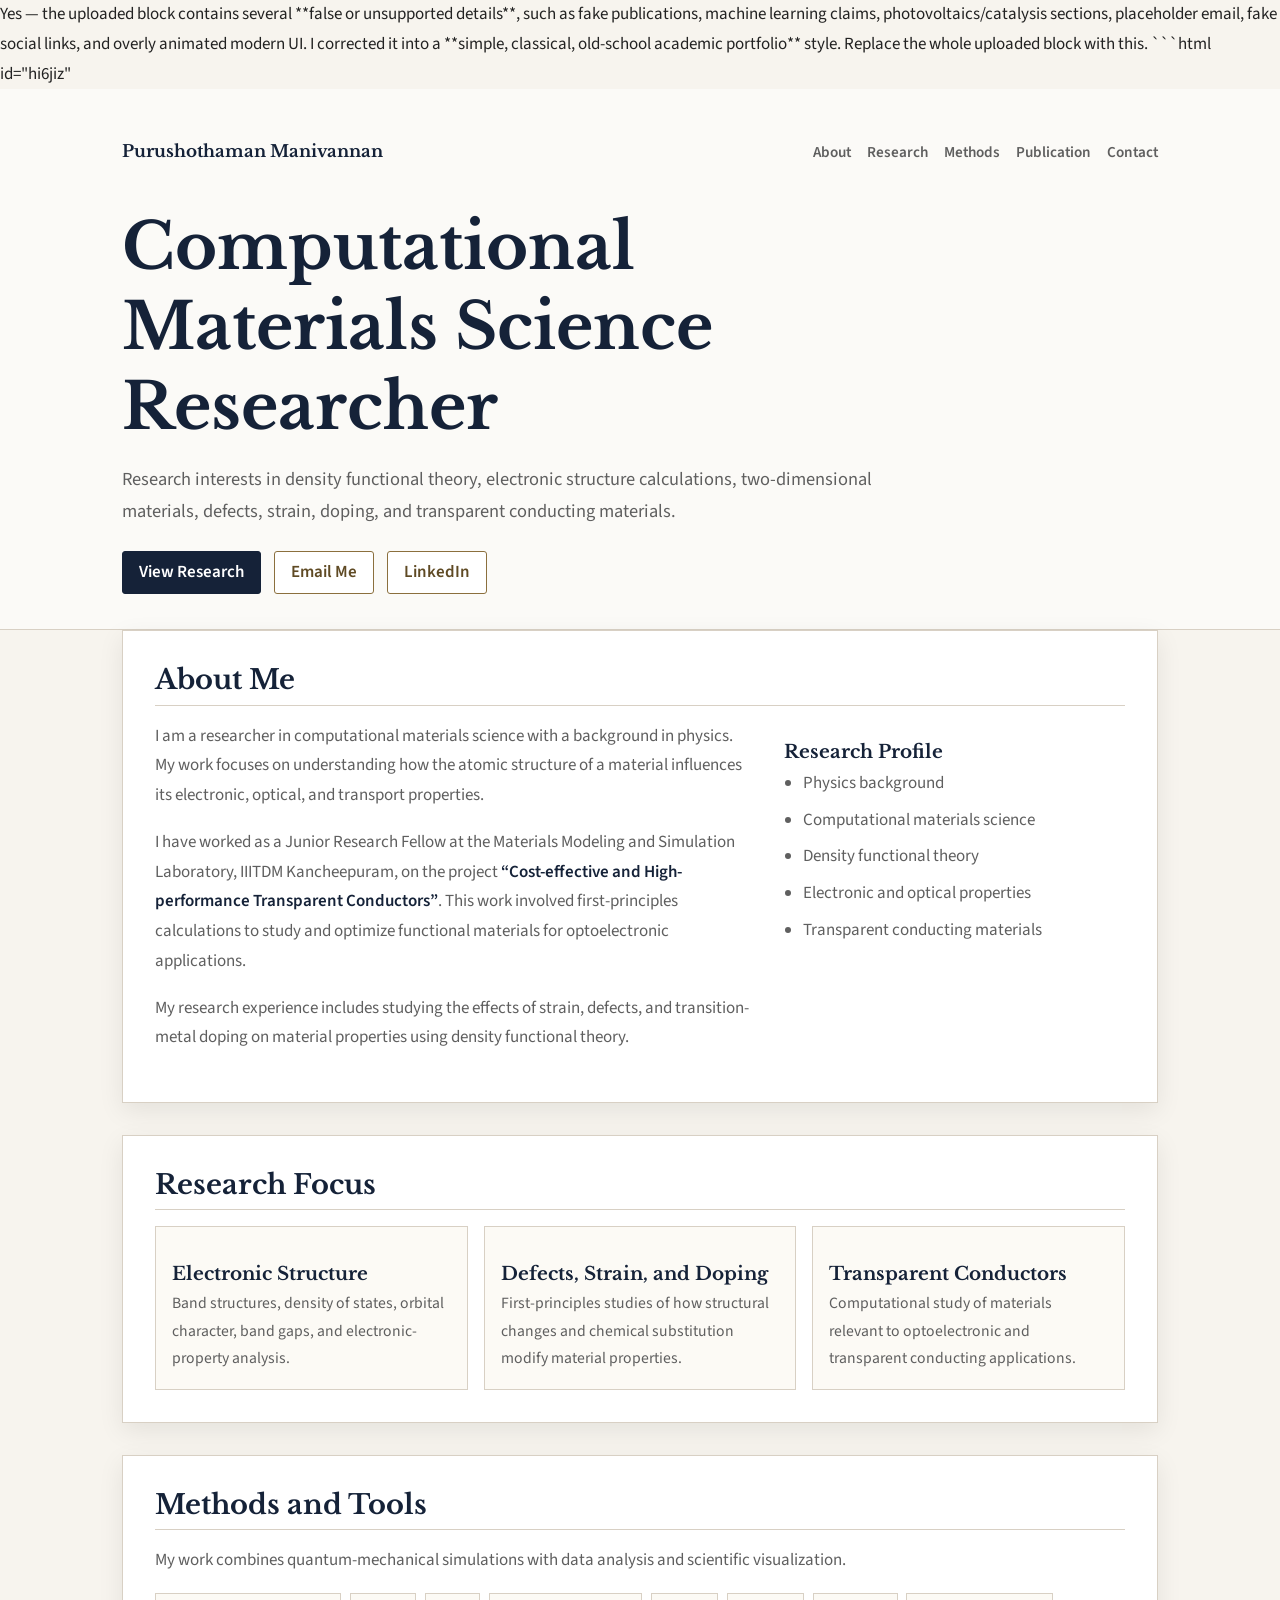
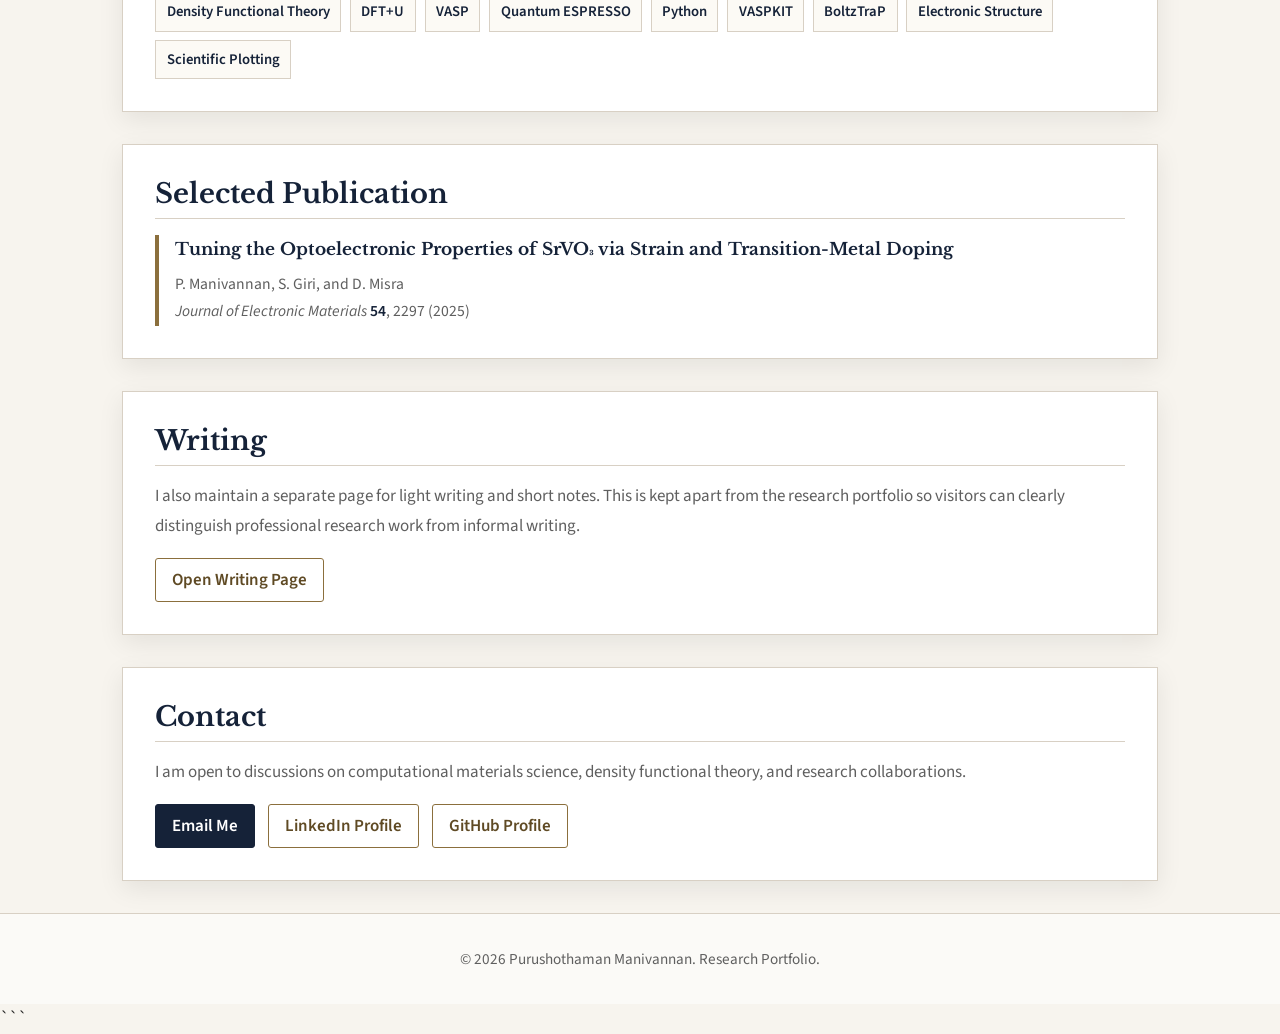
==== index.html @ 4f58d157 "Revise portfolio layout to classical academic style Revised the HTML structure and content of the po" ====
Yes — the uploaded block contains several **false or unsupported details**, such as fake publications, machine learning claims, photovoltaics/catalysis sections, placeholder email, fake social links, and overly animated modern UI. I corrected it into a **simple, classical, old-school academic portfolio** style. Replace the whole uploaded block with this. 

```html id="hi6jiz"
<!DOCTYPE html>
<html lang="en">
<head>
  <meta charset="UTF-8" />
  <meta name="viewport" content="width=device-width, initial-scale=1.0" />

  <title>Purushothaman Manivannan | Research Portfolio</title>

  <meta
    name="description"
    content="Research portfolio of Purushothaman Manivannan, focusing on computational materials science, density functional theory, electronic structure calculations, and transparent conducting materials."
  />

  <meta property="og:title" content="Purushothaman Manivannan | Research Portfolio" />
  <meta
    property="og:description"
    content="Computational materials science, density functional theory, electronic structure, 2D materials, and transparent conductors."
  />
  <meta property="og:type" content="website" />

  <link rel="preconnect" href="https://fonts.googleapis.com" />
  <link rel="preconnect" href="https://fonts.gstatic.com" crossorigin />
  <link
    href="https://fonts.googleapis.com/css2?family=Libre+Baskerville:wght@400;700&family=Source+Sans+3:wght@400;500;600&display=swap"
    rel="stylesheet"
  />

  <style>
    :root {
      --bg: #f7f4ee;
      --paper: #ffffff;
      --ink: #222222;
      --muted: #5f5f5f;
      --heading: #152238;
      --border: #d8d0c4;
      --accent: #8b6f3d;
      --accent-dark: #5f4a24;
      --shadow: 0 8px 24px rgba(0, 0, 0, 0.08);
    }

    * {
      box-sizing: border-box;
    }

    html {
      scroll-behavior: smooth;
    }

    body {
      margin: 0;
      padding: 0;
      background: var(--bg);
      color: var(--ink);
      font-family: "Source Sans 3", Arial, sans-serif;
      font-size: 17px;
      line-height: 1.75;
    }

    a {
      color: var(--accent-dark);
      text-decoration: none;
      border-bottom: 1px solid rgba(95, 74, 36, 0.35);
    }

    a:hover {
      color: var(--heading);
      border-bottom-color: var(--heading);
    }

    h1,
    h2,
    h3 {
      font-family: "Libre Baskerville", Georgia, serif;
      color: var(--heading);
      line-height: 1.25;
    }

    h1 {
      margin: 0;
      font-size: clamp(2.2rem, 5vw, 4rem);
    }

    h2 {
      margin-top: 0;
      margin-bottom: 1rem;
      padding-bottom: 0.45rem;
      border-bottom: 1px solid var(--border);
      font-size: 1.7rem;
    }

    h3 {
      margin-bottom: 0.35rem;
      font-size: 1.15rem;
    }

    p {
      margin-top: 0;
      color: var(--muted);
    }

    strong {
      color: var(--heading);
      font-weight: 600;
    }

    .page {
      max-width: 1080px;
      margin: 0 auto;
      padding: 0 1.4rem;
    }

    header {
      padding: 3rem 0 2.2rem;
      border-bottom: 1px solid var(--border);
      background: #fbfaf7;
    }

    .top-line {
      display: flex;
      justify-content: space-between;
      align-items: center;
      gap: 1rem;
      margin-bottom: 2.5rem;
    }

    .site-name {
      font-family: "Libre Baskerville", Georgia, serif;
      font-weight: 700;
      color: var(--heading);
      font-size: 1.05rem;
    }

    nav {
      display: flex;
      flex-wrap: wrap;
      justify-content: flex-end;
      gap: 1rem;
      font-size: 0.95rem;
    }

    nav a {
      color: var(--muted);
      border-bottom: none;
      font-weight: 600;
    }

    nav a:hover {
      color: var(--heading);
    }

    .hero {
      max-width: 820px;
    }

    .subtitle {
      margin-top: 1rem;
      max-width: 760px;
      font-size: 1.15rem;
      color: var(--muted);
    }

    .hero-buttons {
      display: flex;
      flex-wrap: wrap;
      gap: 0.8rem;
      margin-top: 1.5rem;
    }

    .button {
      display: inline-block;
      padding: 0.65rem 1rem;
      border: 1px solid var(--accent);
      border-radius: 3px;
      background: var(--paper);
      color: var(--accent-dark);
      font-weight: 600;
      line-height: 1.2;
    }

    .button.primary {
      background: var(--heading);
      border-color: var(--heading);
      color: #ffffff;
    }

    .button:hover {
      background: #eee8dc;
      color: var(--heading);
      border-color: var(--heading);
    }

    .button.primary:hover {
      background: var(--accent-dark);
      color: #ffffff;
      border-color: var(--accent-dark);
    }

    main {
      padding: 2.5rem 0 3rem;
    }

    section {
      margin-bottom: 2rem;
      padding: 2rem;
      background: var(--paper);
      border: 1px solid var(--border);
      box-shadow: var(--shadow);
    }

    .two-column {
      display: grid;
      grid-template-columns: 1.4fr 0.8fr;
      gap: 2rem;
      align-items: start;
    }

    .simple-list {
      margin: 0;
      padding-left: 1.2rem;
      color: var(--muted);
    }

    .simple-list li {
      margin-bottom: 0.45rem;
    }

    .card-grid {
      display: grid;
      grid-template-columns: repeat(3, minmax(0, 1fr));
      gap: 1rem;
    }

    .card {
      padding: 1rem;
      border: 1px solid var(--border);
      background: #fcfaf5;
    }

    .card p {
      margin-bottom: 0;
      font-size: 0.98rem;
    }

    .tag-list {
      display: flex;
      flex-wrap: wrap;
      gap: 0.55rem;
      margin-top: 1rem;
    }

    .tag {
      padding: 0.35rem 0.65rem;
      border: 1px solid var(--border);
      background: #fcfaf5;
      color: var(--heading);
      font-size: 0.92rem;
      font-weight: 600;
    }

    .publication {
      padding-left: 1rem;
      border-left: 4px solid var(--accent);
    }

    .publication-title {
      display: block;
      margin-bottom: 0.35rem;
      color: var(--heading);
      font-family: "Libre Baskerville", Georgia, serif;
      font-weight: 700;
      border-bottom: none;
    }

    .publication-title:hover {
      color: var(--accent-dark);
      text-decoration: underline;
    }

    .pub-meta {
      color: var(--muted);
      font-size: 0.98rem;
    }

    .contact-links {
      display: flex;
      flex-wrap: wrap;
      gap: 0.8rem;
      margin-top: 1rem;
    }

    footer {
      padding: 2rem 1rem;
      text-align: center;
      border-top: 1px solid var(--border);
      background: #fbfaf7;
      color: var(--muted);
      font-size: 0.95rem;
    }

    @media (max-width: 820px) {
      .top-line {
        align-items: flex-start;
        flex-direction: column;
      }

      nav {
        justify-content: flex-start;
      }

      .two-column {
        grid-template-columns: 1fr;
      }

      .card-grid {
        grid-template-columns: 1fr;
      }

      section {
        padding: 1.35rem;
      }
    }

    @media (max-width: 520px) {
      body {
        font-size: 16px;
      }

      .hero-buttons,
      .contact-links {
        flex-direction: column;
      }

      .button {
        width: 100%;
        text-align: center;
      }
    }
  </style>
</head>

<body>
  <header>
    <div class="page">
      <div class="top-line">
        <div class="site-name">Purushothaman Manivannan</div>

        <nav aria-label="Primary navigation">
          <a href="#about">About</a>
          <a href="#research">Research</a>
          <a href="#methods">Methods</a>
          <a href="#publication">Publication</a>
          <a href="#contact">Contact</a>
        </nav>
      </div>

      <div class="hero">
        <h1>Computational Materials Science Researcher</h1>

        <p class="subtitle">
          Research interests in density functional theory, electronic structure calculations,
          two-dimensional materials, defects, strain, doping, and transparent conducting materials.
        </p>

        <div class="hero-buttons">
          <a class="button primary" href="#research">View Research</a>
          <a class="button" href="mailto:bruse.higgs2cosmos@gmail.com">Email Me</a>
          <a
            class="button"
            href="https://www.linkedin.com/in/purushothaman-manivannan-a720a4236/"
            target="_blank"
            rel="noopener"
          >
            LinkedIn
          </a>
        </div>
      </div>
    </div>
  </header>

  <main class="page">
    <section id="about">
      <h2>About Me</h2>

      <div class="two-column">
        <div>
          <p>
            I am a researcher in computational materials science with a background in physics.
            My work focuses on understanding how the atomic structure of a material influences
            its electronic, optical, and transport properties.
          </p>

          <p>
            I have worked as a Junior Research Fellow at the Materials Modeling and Simulation
            Laboratory, IIITDM Kancheepuram, on the project
            <strong>“Cost-effective and High-performance Transparent Conductors”</strong>.
            This work involved first-principles calculations to study and optimize functional
            materials for optoelectronic applications.
          </p>

          <p>
            My research experience includes studying the effects of strain, defects, and
            transition-metal doping on material properties using density functional theory.
          </p>
        </div>

        <aside>
          <h3>Research Profile</h3>
          <ul class="simple-list">
            <li>Physics background</li>
            <li>Computational materials science</li>
            <li>Density functional theory</li>
            <li>Electronic and optical properties</li>
            <li>Transparent conducting materials</li>
          </ul>
        </aside>
      </div>
    </section>

    <section id="research">
      <h2>Research Focus</h2>

      <div class="card-grid">
        <article class="card">
          <h3>Electronic Structure</h3>
          <p>
            Band structures, density of states, orbital character, band gaps,
            and electronic-property analysis.
          </p>
        </article>

        <article class="card">
          <h3>Defects, Strain, and Doping</h3>
          <p>
            First-principles studies of how structural changes and chemical substitution
            modify material properties.
          </p>
        </article>

        <article class="card">
          <h3>Transparent Conductors</h3>
          <p>
            Computational study of materials relevant to optoelectronic and transparent
            conducting applications.
          </p>
        </article>
      </div>
    </section>

    <section id="methods">
      <h2>Methods and Tools</h2>

      <p>
        My work combines quantum-mechanical simulations with data analysis and scientific
        visualization.
      </p>

      <div class="tag-list">
        <span class="tag">Density Functional Theory</span>
        <span class="tag">DFT+U</span>
        <span class="tag">VASP</span>
        <span class="tag">Quantum ESPRESSO</span>
        <span class="tag">Python</span>
        <span class="tag">VASPKIT</span>
        <span class="tag">BoltzTraP</span>
        <span class="tag">Electronic Structure</span>
        <span class="tag">Scientific Plotting</span>
      </div>
    </section>

    <section id="publication">
      <h2>Selected Publication</h2>

      <div class="publication">
        <a
          class="publication-title"
          href="https://link.springer.com/article/10.1007/s11664-025-11735-8"
          target="_blank"
          rel="noopener"
        >
          Tuning the Optoelectronic Properties of SrVO₃ via Strain and Transition-Metal Doping
        </a>

        <div class="pub-meta">
          P. Manivannan, S. Giri, and D. Misra<br />
          <em>Journal of Electronic Materials</em> <strong>54</strong>, 2297 (2025)
        </div>
      </div>
    </section>

    <section id="writing">
      <h2>Writing</h2>

      <p>
        I also maintain a separate page for light writing and short notes. This is kept apart
        from the research portfolio so visitors can clearly distinguish professional research
        work from informal writing.
      </p>

      <a class="button" href="trends.html">Open Writing Page</a>
    </section>

    <section id="contact">
      <h2>Contact</h2>

      <p>
        I am open to discussions on computational materials science, density functional theory,
        and research collaborations.
      </p>

      <div class="contact-links">
        <a class="button primary" href="mailto:bruse.higgs2cosmos@gmail.com">Email Me</a>

        <a
          class="button"
          href="https://www.linkedin.com/in/purushothaman-manivannan-a720a4236/"
          target="_blank"
          rel="noopener"
        >
          LinkedIn Profile
        </a>

        <a
          class="button"
          href="https://github.com/purushothaman-98"
          target="_blank"
          rel="noopener"
        >
          GitHub Profile
        </a>
      </div>
    </section>
  </main>

  <footer>
    &copy; 2026 Purushothaman Manivannan. Research Portfolio.
  </footer>
</body>
</html>
```
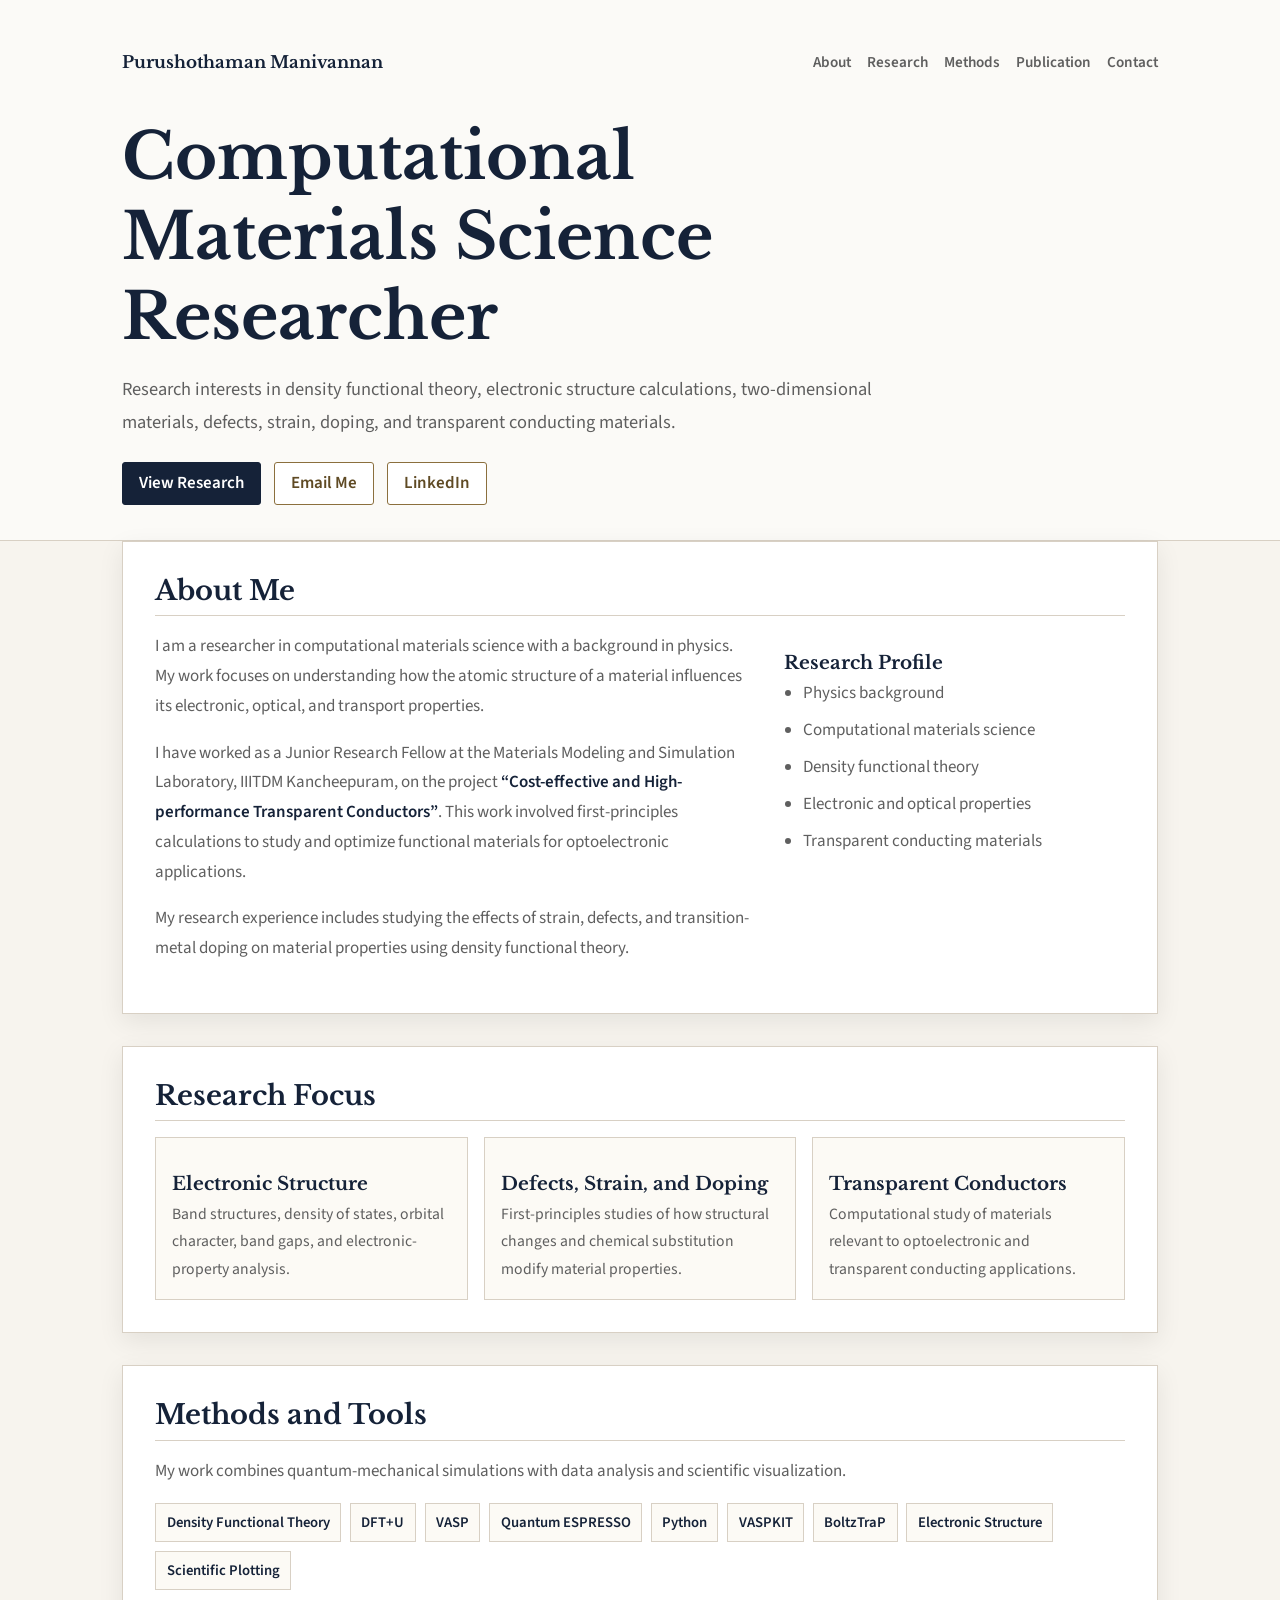
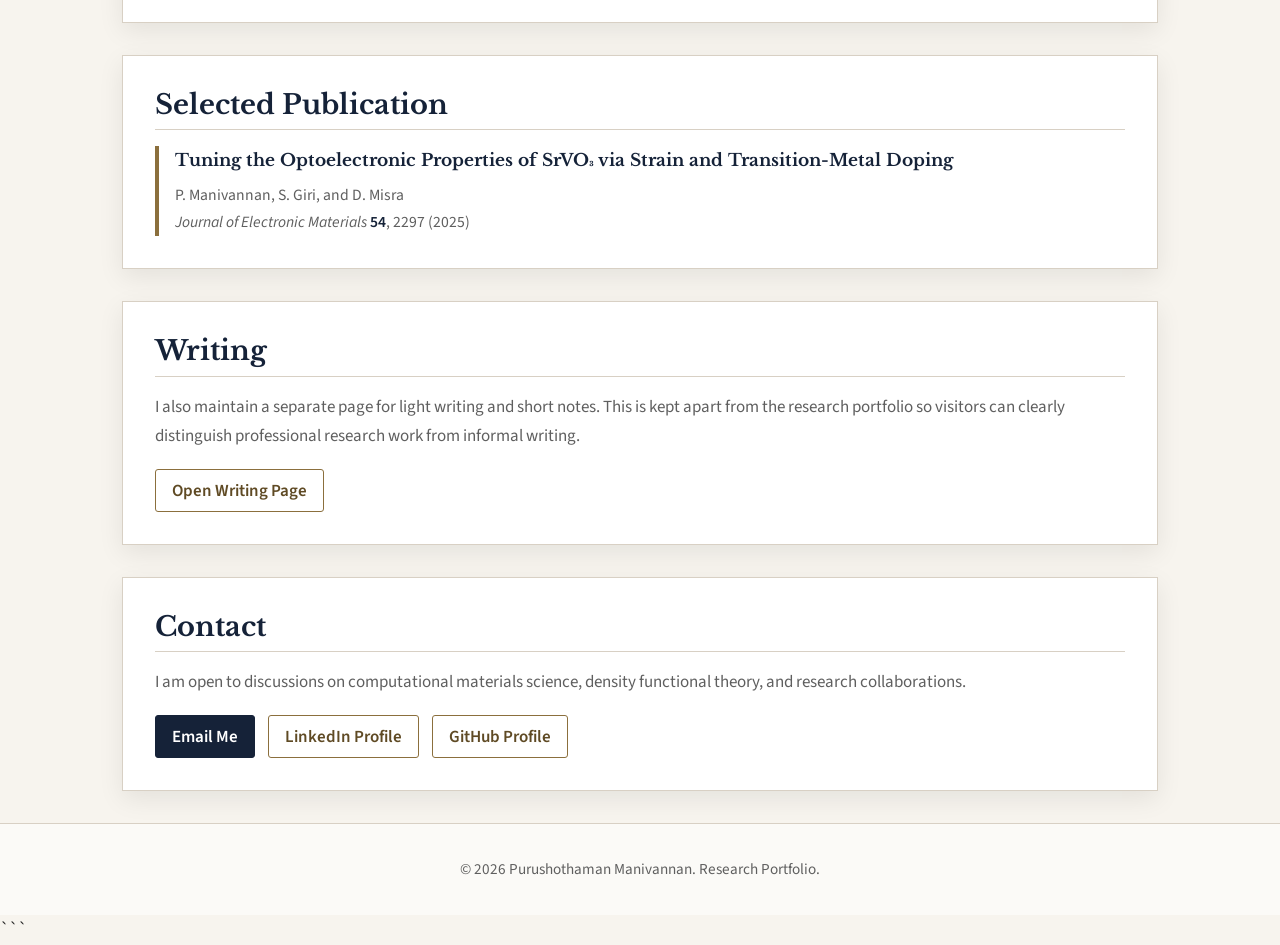
==== commit 8d0ac23c: "Revise index.html to classical academic portfolio style Removed unsupported details and replaced wit" ====
--- a/index.html
+++ b/index.html
@@ -1,6 +1,4 @@
-Yes — the uploaded block contains several **false or unsupported details**, such as fake publications, machine learning claims, photovoltaics/catalysis sections, placeholder email, fake social links, and overly animated modern UI. I corrected it into a **simple, classical, old-school academic portfolio** style. Replace the whole uploaded block with this. 
-
-```html id="hi6jiz"
+
 <!DOCTYPE html>
 <html lang="en">
 <head>
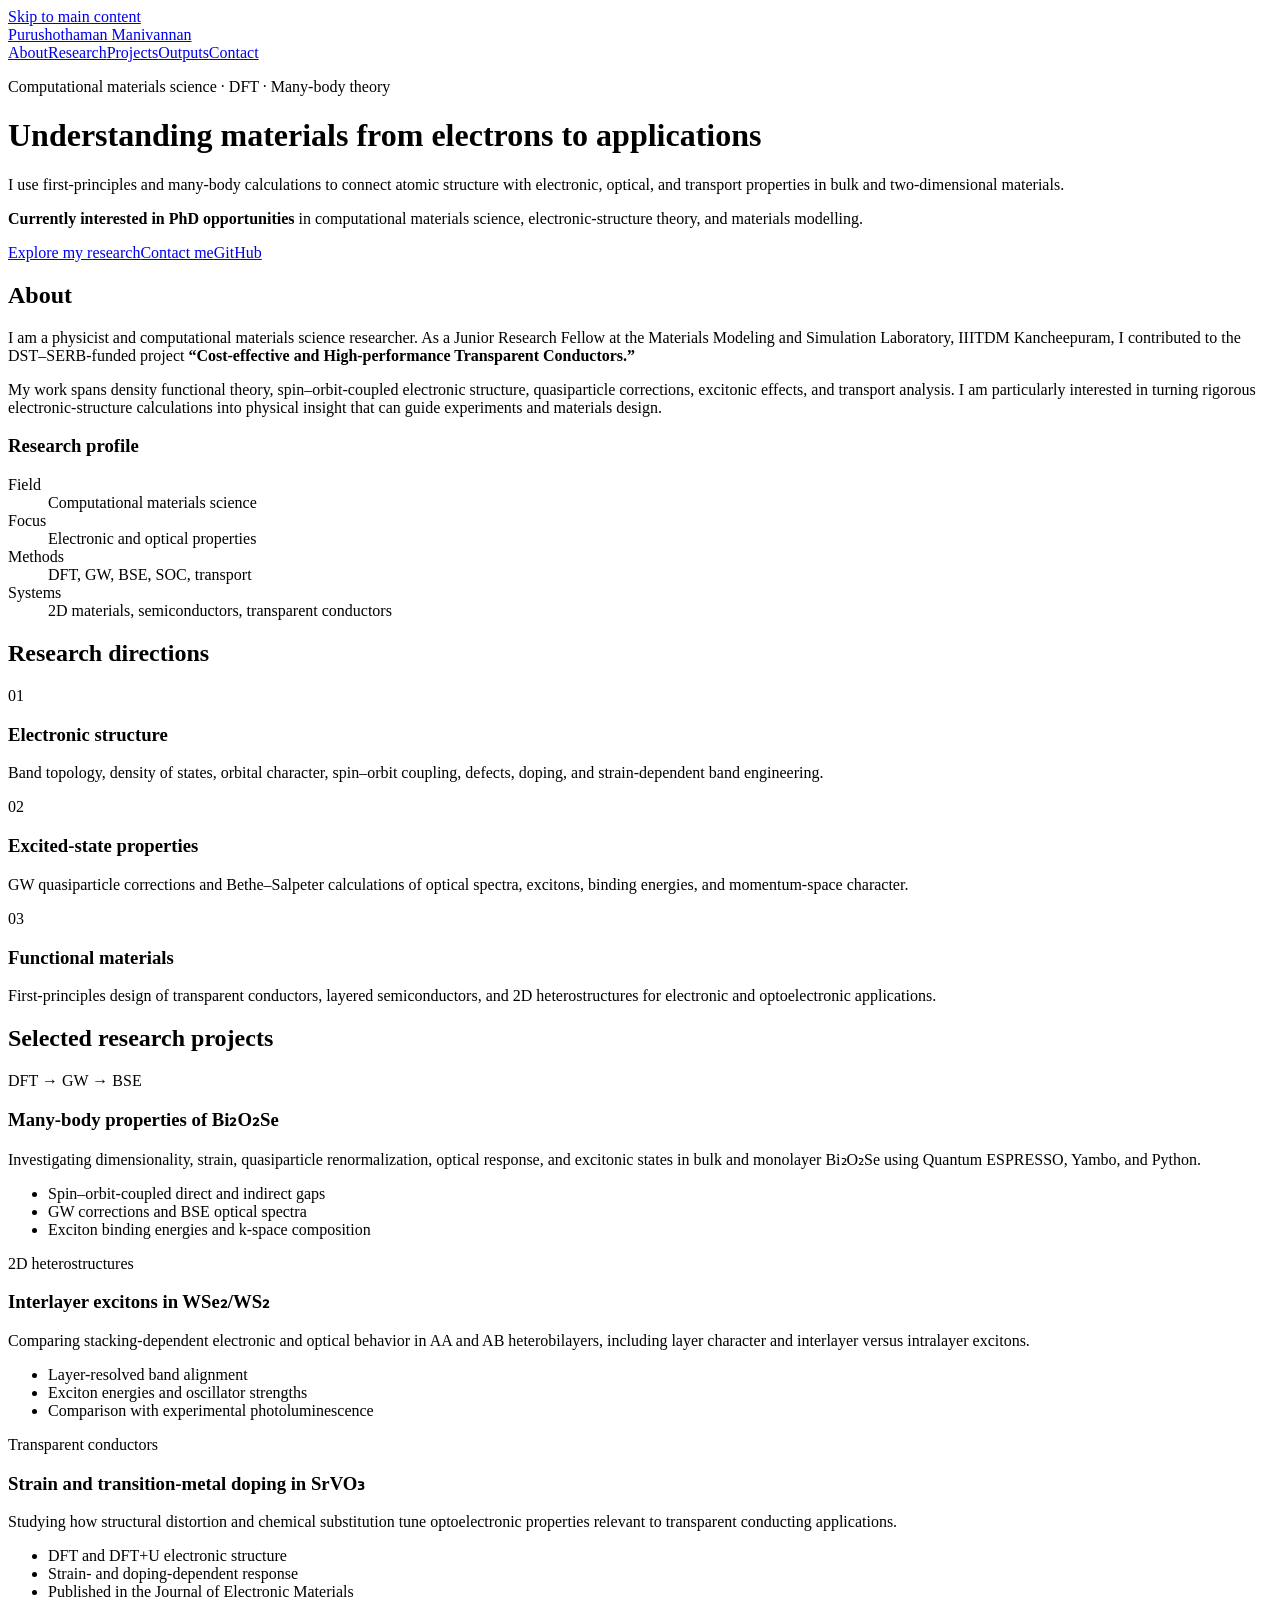
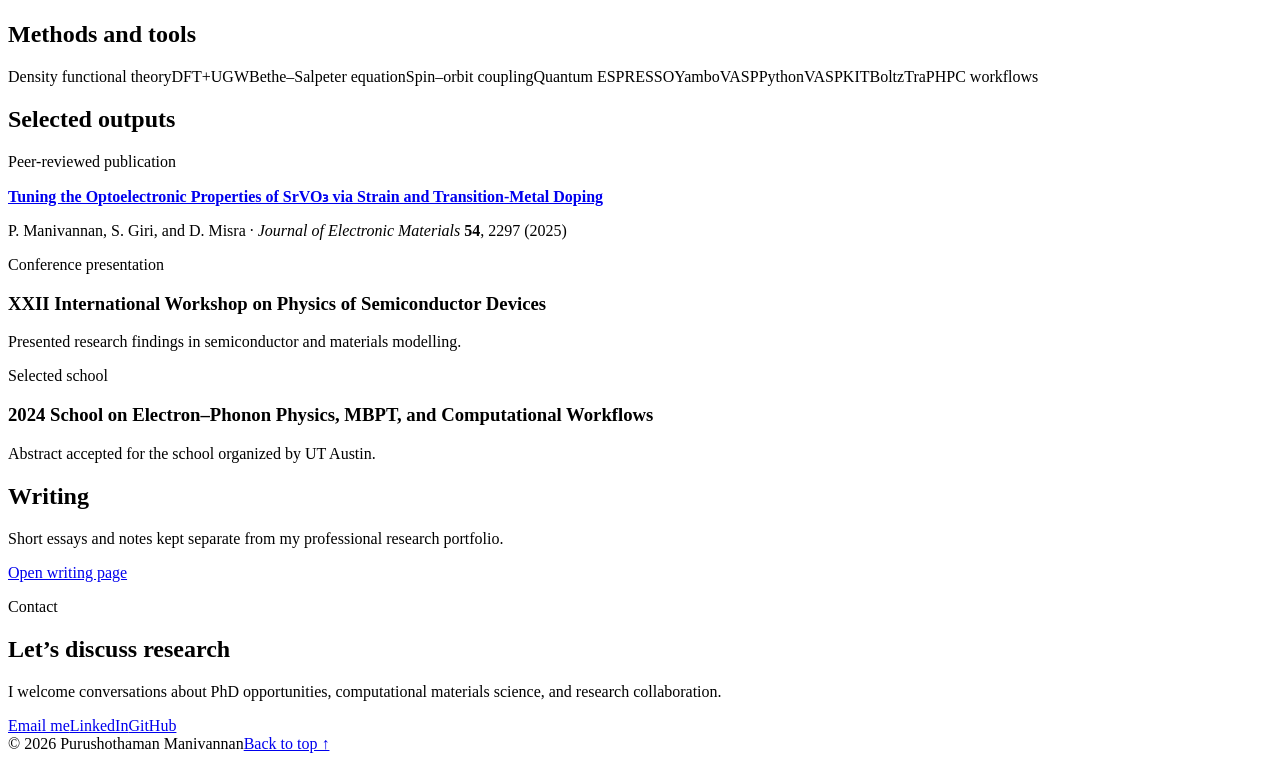
==== commit 73099ffe: "Add files via upload" ====
--- a/index.html
+++ b/index.html
@@ -1,540 +1,21 @@
-
-<!DOCTYPE html>
-<html lang="en">
-<head>
-  <meta charset="UTF-8" />
-  <meta name="viewport" content="width=device-width, initial-scale=1.0" />
-
-  <title>Purushothaman Manivannan | Research Portfolio</title>
-
-  <meta
-    name="description"
-    content="Research portfolio of Purushothaman Manivannan, focusing on computational materials science, density functional theory, electronic structure calculations, and transparent conducting materials."
-  />
-
-  <meta property="og:title" content="Purushothaman Manivannan | Research Portfolio" />
-  <meta
-    property="og:description"
-    content="Computational materials science, density functional theory, electronic structure, 2D materials, and transparent conductors."
-  />
-  <meta property="og:type" content="website" />
-
-  <link rel="preconnect" href="https://fonts.googleapis.com" />
-  <link rel="preconnect" href="https://fonts.gstatic.com" crossorigin />
-  <link
-    href="https://fonts.googleapis.com/css2?family=Libre+Baskerville:wght@400;700&family=Source+Sans+3:wght@400;500;600&display=swap"
-    rel="stylesheet"
-  />
-
-  <style>
-    :root {
-      --bg: #f7f4ee;
-      --paper: #ffffff;
-      --ink: #222222;
-      --muted: #5f5f5f;
-      --heading: #152238;
-      --border: #d8d0c4;
-      --accent: #8b6f3d;
-      --accent-dark: #5f4a24;
-      --shadow: 0 8px 24px rgba(0, 0, 0, 0.08);
-    }
-
-    * {
-      box-sizing: border-box;
-    }
-
-    html {
-      scroll-behavior: smooth;
-    }
-
-    body {
-      margin: 0;
-      padding: 0;
-      background: var(--bg);
-      color: var(--ink);
-      font-family: "Source Sans 3", Arial, sans-serif;
-      font-size: 17px;
-      line-height: 1.75;
-    }
-
-    a {
-      color: var(--accent-dark);
-      text-decoration: none;
-      border-bottom: 1px solid rgba(95, 74, 36, 0.35);
-    }
-
-    a:hover {
-      color: var(--heading);
-      border-bottom-color: var(--heading);
-    }
-
-    h1,
-    h2,
-    h3 {
-      font-family: "Libre Baskerville", Georgia, serif;
-      color: var(--heading);
-      line-height: 1.25;
-    }
-
-    h1 {
-      margin: 0;
-      font-size: clamp(2.2rem, 5vw, 4rem);
-    }
-
-    h2 {
-      margin-top: 0;
-      margin-bottom: 1rem;
-      padding-bottom: 0.45rem;
-      border-bottom: 1px solid var(--border);
-      font-size: 1.7rem;
-    }
-
-    h3 {
-      margin-bottom: 0.35rem;
-      font-size: 1.15rem;
-    }
-
-    p {
-      margin-top: 0;
-      color: var(--muted);
-    }
-
-    strong {
-      color: var(--heading);
-      font-weight: 600;
-    }
-
-    .page {
-      max-width: 1080px;
-      margin: 0 auto;
-      padding: 0 1.4rem;
-    }
-
-    header {
-      padding: 3rem 0 2.2rem;
-      border-bottom: 1px solid var(--border);
-      background: #fbfaf7;
-    }
-
-    .top-line {
-      display: flex;
-      justify-content: space-between;
-      align-items: center;
-      gap: 1rem;
-      margin-bottom: 2.5rem;
-    }
-
-    .site-name {
-      font-family: "Libre Baskerville", Georgia, serif;
-      font-weight: 700;
-      color: var(--heading);
-      font-size: 1.05rem;
-    }
-
-    nav {
-      display: flex;
-      flex-wrap: wrap;
-      justify-content: flex-end;
-      gap: 1rem;
-      font-size: 0.95rem;
-    }
-
-    nav a {
-      color: var(--muted);
-      border-bottom: none;
-      font-weight: 600;
-    }
-
-    nav a:hover {
-      color: var(--heading);
-    }
-
-    .hero {
-      max-width: 820px;
-    }
-
-    .subtitle {
-      margin-top: 1rem;
-      max-width: 760px;
-      font-size: 1.15rem;
-      color: var(--muted);
-    }
-
-    .hero-buttons {
-      display: flex;
-      flex-wrap: wrap;
-      gap: 0.8rem;
-      margin-top: 1.5rem;
-    }
-
-    .button {
-      display: inline-block;
-      padding: 0.65rem 1rem;
-      border: 1px solid var(--accent);
-      border-radius: 3px;
-      background: var(--paper);
-      color: var(--accent-dark);
-      font-weight: 600;
-      line-height: 1.2;
-    }
-
-    .button.primary {
-      background: var(--heading);
-      border-color: var(--heading);
-      color: #ffffff;
-    }
-
-    .button:hover {
-      background: #eee8dc;
-      color: var(--heading);
-      border-color: var(--heading);
-    }
-
-    .button.primary:hover {
-      background: var(--accent-dark);
-      color: #ffffff;
-      border-color: var(--accent-dark);
-    }
-
-    main {
-      padding: 2.5rem 0 3rem;
-    }
-
-    section {
-      margin-bottom: 2rem;
-      padding: 2rem;
-      background: var(--paper);
-      border: 1px solid var(--border);
-      box-shadow: var(--shadow);
-    }
-
-    .two-column {
-      display: grid;
-      grid-template-columns: 1.4fr 0.8fr;
-      gap: 2rem;
-      align-items: start;
-    }
-
-    .simple-list {
-      margin: 0;
-      padding-left: 1.2rem;
-      color: var(--muted);
-    }
-
-    .simple-list li {
-      margin-bottom: 0.45rem;
-    }
-
-    .card-grid {
-      display: grid;
-      grid-template-columns: repeat(3, minmax(0, 1fr));
-      gap: 1rem;
-    }
-
-    .card {
-      padding: 1rem;
-      border: 1px solid var(--border);
-      background: #fcfaf5;
-    }
-
-    .card p {
-      margin-bottom: 0;
-      font-size: 0.98rem;
-    }
-
-    .tag-list {
-      display: flex;
-      flex-wrap: wrap;
-      gap: 0.55rem;
-      margin-top: 1rem;
-    }
-
-    .tag {
-      padding: 0.35rem 0.65rem;
-      border: 1px solid var(--border);
-      background: #fcfaf5;
-      color: var(--heading);
-      font-size: 0.92rem;
-      font-weight: 600;
-    }
-
-    .publication {
-      padding-left: 1rem;
-      border-left: 4px solid var(--accent);
-    }
-
-    .publication-title {
-      display: block;
-      margin-bottom: 0.35rem;
-      color: var(--heading);
-      font-family: "Libre Baskerville", Georgia, serif;
-      font-weight: 700;
-      border-bottom: none;
-    }
-
-    .publication-title:hover {
-      color: var(--accent-dark);
-      text-decoration: underline;
-    }
-
-    .pub-meta {
-      color: var(--muted);
-      font-size: 0.98rem;
-    }
-
-    .contact-links {
-      display: flex;
-      flex-wrap: wrap;
-      gap: 0.8rem;
-      margin-top: 1rem;
-    }
-
-    footer {
-      padding: 2rem 1rem;
-      text-align: center;
-      border-top: 1px solid var(--border);
-      background: #fbfaf7;
-      color: var(--muted);
-      font-size: 0.95rem;
-    }
-
-    @media (max-width: 820px) {
-      .top-line {
-        align-items: flex-start;
-        flex-direction: column;
-      }
-
-      nav {
-        justify-content: flex-start;
-      }
-
-      .two-column {
-        grid-template-columns: 1fr;
-      }
-
-      .card-grid {
-        grid-template-columns: 1fr;
-      }
-
-      section {
-        padding: 1.35rem;
-      }
-    }
-
-    @media (max-width: 520px) {
-      body {
-        font-size: 16px;
-      }
-
-      .hero-buttons,
-      .contact-links {
-        flex-direction: column;
-      }
-
-      .button {
-        width: 100%;
-        text-align: center;
-      }
-    }
-  </style>
-</head>
-
-<body>
-  <header>
-    <div class="page">
-      <div class="top-line">
-        <div class="site-name">Purushothaman Manivannan</div>
-
-        <nav aria-label="Primary navigation">
-          <a href="#about">About</a>
-          <a href="#research">Research</a>
-          <a href="#methods">Methods</a>
-          <a href="#publication">Publication</a>
-          <a href="#contact">Contact</a>
-        </nav>
-      </div>
-
-      <div class="hero">
-        <h1>Computational Materials Science Researcher</h1>
-
-        <p class="subtitle">
-          Research interests in density functional theory, electronic structure calculations,
-          two-dimensional materials, defects, strain, doping, and transparent conducting materials.
-        </p>
-
-        <div class="hero-buttons">
-          <a class="button primary" href="#research">View Research</a>
-          <a class="button" href="mailto:bruse.higgs2cosmos@gmail.com">Email Me</a>
-          <a
-            class="button"
-            href="https://www.linkedin.com/in/purushothaman-manivannan-a720a4236/"
-            target="_blank"
-            rel="noopener"
-          >
-            LinkedIn
-          </a>
-        </div>
-      </div>
-    </div>
-  </header>
-
-  <main class="page">
-    <section id="about">
-      <h2>About Me</h2>
-
-      <div class="two-column">
-        <div>
-          <p>
-            I am a researcher in computational materials science with a background in physics.
-            My work focuses on understanding how the atomic structure of a material influences
-            its electronic, optical, and transport properties.
-          </p>
-
-          <p>
-            I have worked as a Junior Research Fellow at the Materials Modeling and Simulation
-            Laboratory, IIITDM Kancheepuram, on the project
-            <strong>“Cost-effective and High-performance Transparent Conductors”</strong>.
-            This work involved first-principles calculations to study and optimize functional
-            materials for optoelectronic applications.
-          </p>
-
-          <p>
-            My research experience includes studying the effects of strain, defects, and
-            transition-metal doping on material properties using density functional theory.
-          </p>
-        </div>
-
-        <aside>
-          <h3>Research Profile</h3>
-          <ul class="simple-list">
-            <li>Physics background</li>
-            <li>Computational materials science</li>
-            <li>Density functional theory</li>
-            <li>Electronic and optical properties</li>
-            <li>Transparent conducting materials</li>
-          </ul>
-        </aside>
-      </div>
-    </section>
-
-    <section id="research">
-      <h2>Research Focus</h2>
-
-      <div class="card-grid">
-        <article class="card">
-          <h3>Electronic Structure</h3>
-          <p>
-            Band structures, density of states, orbital character, band gaps,
-            and electronic-property analysis.
-          </p>
-        </article>
-
-        <article class="card">
-          <h3>Defects, Strain, and Doping</h3>
-          <p>
-            First-principles studies of how structural changes and chemical substitution
-            modify material properties.
-          </p>
-        </article>
-
-        <article class="card">
-          <h3>Transparent Conductors</h3>
-          <p>
-            Computational study of materials relevant to optoelectronic and transparent
-            conducting applications.
-          </p>
-        </article>
-      </div>
-    </section>
-
-    <section id="methods">
-      <h2>Methods and Tools</h2>
-
-      <p>
-        My work combines quantum-mechanical simulations with data analysis and scientific
-        visualization.
-      </p>
-
-      <div class="tag-list">
-        <span class="tag">Density Functional Theory</span>
-        <span class="tag">DFT+U</span>
-        <span class="tag">VASP</span>
-        <span class="tag">Quantum ESPRESSO</span>
-        <span class="tag">Python</span>
-        <span class="tag">VASPKIT</span>
-        <span class="tag">BoltzTraP</span>
-        <span class="tag">Electronic Structure</span>
-        <span class="tag">Scientific Plotting</span>
-      </div>
-    </section>
-
-    <section id="publication">
-      <h2>Selected Publication</h2>
-
-      <div class="publication">
-        <a
-          class="publication-title"
-          href="https://link.springer.com/article/10.1007/s11664-025-11735-8"
-          target="_blank"
-          rel="noopener"
-        >
-          Tuning the Optoelectronic Properties of SrVO₃ via Strain and Transition-Metal Doping
-        </a>
-
-        <div class="pub-meta">
-          P. Manivannan, S. Giri, and D. Misra<br />
-          <em>Journal of Electronic Materials</em> <strong>54</strong>, 2297 (2025)
-        </div>
-      </div>
-    </section>
-
-    <section id="writing">
-      <h2>Writing</h2>
-
-      <p>
-        I also maintain a separate page for light writing and short notes. This is kept apart
-        from the research portfolio so visitors can clearly distinguish professional research
-        work from informal writing.
-      </p>
-
-      <a class="button" href="trends.html">Open Writing Page</a>
-    </section>
-
-    <section id="contact">
-      <h2>Contact</h2>
-
-      <p>
-        I am open to discussions on computational materials science, density functional theory,
-        and research collaborations.
-      </p>
-
-      <div class="contact-links">
-        <a class="button primary" href="mailto:bruse.higgs2cosmos@gmail.com">Email Me</a>
-
-        <a
-          class="button"
-          href="https://www.linkedin.com/in/purushothaman-manivannan-a720a4236/"
-          target="_blank"
-          rel="noopener"
-        >
-          LinkedIn Profile
-        </a>
-
-        <a
-          class="button"
-          href="https://github.com/purushothaman-98"
-          target="_blank"
-          rel="noopener"
-        >
-          GitHub Profile
-        </a>
-      </div>
-    </section>
-  </main>
-
-  <footer>
-    &copy; 2026 Purushothaman Manivannan. Research Portfolio.
-  </footer>
-</body>
-</html>
-```
+<!doctype html><html lang="en"><head>
+<meta charset="utf-8"><meta name="viewport" content="width=device-width,initial-scale=1">
+<title>Purushothaman Manivannan | Computational Materials Scientist</title>
+<meta name="description" content="Research portfolio of Purushothaman Manivannan: DFT, GW–BSE, electronic structure, excitons, 2D materials, and transparent conductors."><meta name="author" content="Purushothaman Manivannan"><meta name="theme-color" content="#14243b">
+<link rel="canonical" href="https://purushothaman-98.github.io/"><meta property="og:title" content="Purushothaman Manivannan | Computational Materials Scientist"><meta property="og:description" content="DFT, GW–BSE, electronic structure, excitons, 2D materials, and transparent conductors."><meta property="og:type" content="profile"><meta property="og:url" content="https://purushothaman-98.github.io/"><meta name="twitter:card" content="summary">
+<link rel="preconnect" href="https://fonts.googleapis.com"><link rel="preconnect" href="https://fonts.gstatic.com" crossorigin><link href="https://fonts.googleapis.com/css2?family=Libre+Baskerville:wght@400;700&family=Source+Sans+3:wght@400;500;600&display=swap" rel="stylesheet"><link rel="stylesheet" href="style.css">
+<script type="application/ld+json">{"@context":"https://schema.org","@type":"Person","name":"Purushothaman Manivannan","url":"https://purushothaman-98.github.io/","sameAs":["https://github.com/purushothaman-98","https://www.linkedin.com/in/purushothaman-manivannan-a720a4236/"],"jobTitle":"Computational Materials Science Researcher","knowsAbout":["Density functional theory","GW–BSE","Electronic structure","Two-dimensional materials","Transparent conductors"]}</script>
+</head><body><a class="skip-link" href="#main">Skip to main content</a>
+<header class="site-header" id="top"><div class="page"><div class="top-line"><a class="site-name" href="#top">Purushothaman Manivannan</a><nav aria-label="Primary navigation"><a href="#about">About</a><a href="#research">Research</a><a href="#projects">Projects</a><a href="#outputs">Outputs</a><a href="#contact">Contact</a></nav></div><div class="hero"><p class="eyebrow">Computational materials science · DFT · Many-body theory</p><h1>Understanding materials from electrons to applications</h1><p class="subtitle">I use first-principles and many-body calculations to connect atomic structure with electronic, optical, and transport properties in bulk and two-dimensional materials.</p><p class="opportunity"><strong>Currently interested in PhD opportunities</strong> in computational materials science, electronic-structure theory, and materials modelling.</p><div class="actions"><a class="button primary" href="#projects">Explore my research</a><a class="button" href="mailto:bruse.higgs2cosmos@gmail.com">Contact me</a><a class="button" href="https://github.com/purushothaman-98" target="_blank" rel="noopener noreferrer">GitHub</a></div></div></div></header>
+<main id="main" class="page">
+<section id="about"><h2>About</h2><div class="two-column"><div><p>I am a physicist and computational materials science researcher. As a Junior Research Fellow at the Materials Modeling and Simulation Laboratory, IIITDM Kancheepuram, I contributed to the DST–SERB-funded project <strong>“Cost-effective and High-performance Transparent Conductors.”</strong></p><p>My work spans density functional theory, spin–orbit-coupled electronic structure, quasiparticle corrections, excitonic effects, and transport analysis. I am particularly interested in turning rigorous electronic-structure calculations into physical insight that can guide experiments and materials design.</p></div><aside class="profile-box" aria-label="Research profile"><h3>Research profile</h3><dl><div><dt>Field</dt><dd>Computational materials science</dd></div><div><dt>Focus</dt><dd>Electronic and optical properties</dd></div><div><dt>Methods</dt><dd>DFT, GW, BSE, SOC, transport</dd></div><div><dt>Systems</dt><dd>2D materials, semiconductors, transparent conductors</dd></div></dl></aside></div></section>
+<section id="research"><h2>Research directions</h2><div class="card-grid"><article class="card"><span class="card-number">01</span><h3>Electronic structure</h3><p>Band topology, density of states, orbital character, spin–orbit coupling, defects, doping, and strain-dependent band engineering.</p></article><article class="card"><span class="card-number">02</span><h3>Excited-state properties</h3><p>GW quasiparticle corrections and Bethe–Salpeter calculations of optical spectra, excitons, binding energies, and momentum-space character.</p></article><article class="card"><span class="card-number">03</span><h3>Functional materials</h3><p>First-principles design of transparent conductors, layered semiconductors, and 2D heterostructures for electronic and optoelectronic applications.</p></article></div></section>
+<section id="projects"><h2>Selected research projects</h2><div class="project-list">
+<article class="project"><div class="project-heading"><p class="project-kicker">DFT → GW → BSE</p><h3>Many-body properties of Bi₂O₂Se</h3></div><p>Investigating dimensionality, strain, quasiparticle renormalization, optical response, and excitonic states in bulk and monolayer Bi₂O₂Se using Quantum ESPRESSO, Yambo, and Python.</p><ul><li>Spin–orbit-coupled direct and indirect gaps</li><li>GW corrections and BSE optical spectra</li><li>Exciton binding energies and k-space composition</li></ul></article>
+<article class="project"><div class="project-heading"><p class="project-kicker">2D heterostructures</p><h3>Interlayer excitons in WSe₂/WS₂</h3></div><p>Comparing stacking-dependent electronic and optical behavior in AA and AB heterobilayers, including layer character and interlayer versus intralayer excitons.</p><ul><li>Layer-resolved band alignment</li><li>Exciton energies and oscillator strengths</li><li>Comparison with experimental photoluminescence</li></ul></article>
+<article class="project"><div class="project-heading"><p class="project-kicker">Transparent conductors</p><h3>Strain and transition-metal doping in SrVO₃</h3></div><p>Studying how structural distortion and chemical substitution tune optoelectronic properties relevant to transparent conducting applications.</p><ul><li>DFT and DFT+U electronic structure</li><li>Strain- and doping-dependent response</li><li>Published in the Journal of Electronic Materials</li></ul></article></div></section>
+<section id="methods"><h2>Methods and tools</h2><div class="tag-list" aria-label="Methods and software"><span>Density functional theory</span><span>DFT+U</span><span>GW</span><span>Bethe–Salpeter equation</span><span>Spin–orbit coupling</span><span>Quantum ESPRESSO</span><span>Yambo</span><span>VASP</span><span>Python</span><span>VASPKIT</span><span>BoltzTraP</span><span>HPC workflows</span></div></section>
+<section id="outputs"><h2>Selected outputs</h2><article class="publication"><p class="output-type">Peer-reviewed publication</p><a href="https://doi.org/10.1007/s11664-025-11735-8" target="_blank" rel="noopener noreferrer"><strong>Tuning the Optoelectronic Properties of SrVO₃ via Strain and Transition-Metal Doping</strong></a><p>P. Manivannan, S. Giri, and D. Misra · <em>Journal of Electronic Materials</em> <strong>54</strong>, 2297 (2025)</p></article><div class="output-grid"><article><p class="output-type">Conference presentation</p><h3>XXII International Workshop on Physics of Semiconductor Devices</h3><p>Presented research findings in semiconductor and materials modelling.</p></article><article><p class="output-type">Selected school</p><h3>2024 School on Electron–Phonon Physics, MBPT, and Computational Workflows</h3><p>Abstract accepted for the school organized by UT Austin.</p></article></div></section>
+<section id="writing" class="compact-section"><div><h2>Writing</h2><p>Short essays and notes kept separate from my professional research portfolio.</p></div><a class="button" href="trends.html">Open writing page</a></section>
+<section id="contact" class="contact-section"><p class="eyebrow">Contact</p><h2>Let’s discuss research</h2><p>I welcome conversations about PhD opportunities, computational materials science, and research collaboration.</p><div class="actions"><a class="button primary" href="mailto:bruse.higgs2cosmos@gmail.com">Email me</a><a class="button" href="https://www.linkedin.com/in/purushothaman-manivannan-a720a4236/" target="_blank" rel="noopener noreferrer">LinkedIn</a><a class="button" href="https://github.com/purushothaman-98" target="_blank" rel="noopener noreferrer">GitHub</a></div></section></main>
+<footer><div class="page"><span>© 2026 Purushothaman Manivannan</span><a href="#top">Back to top ↑</a></div></footer></body></html>
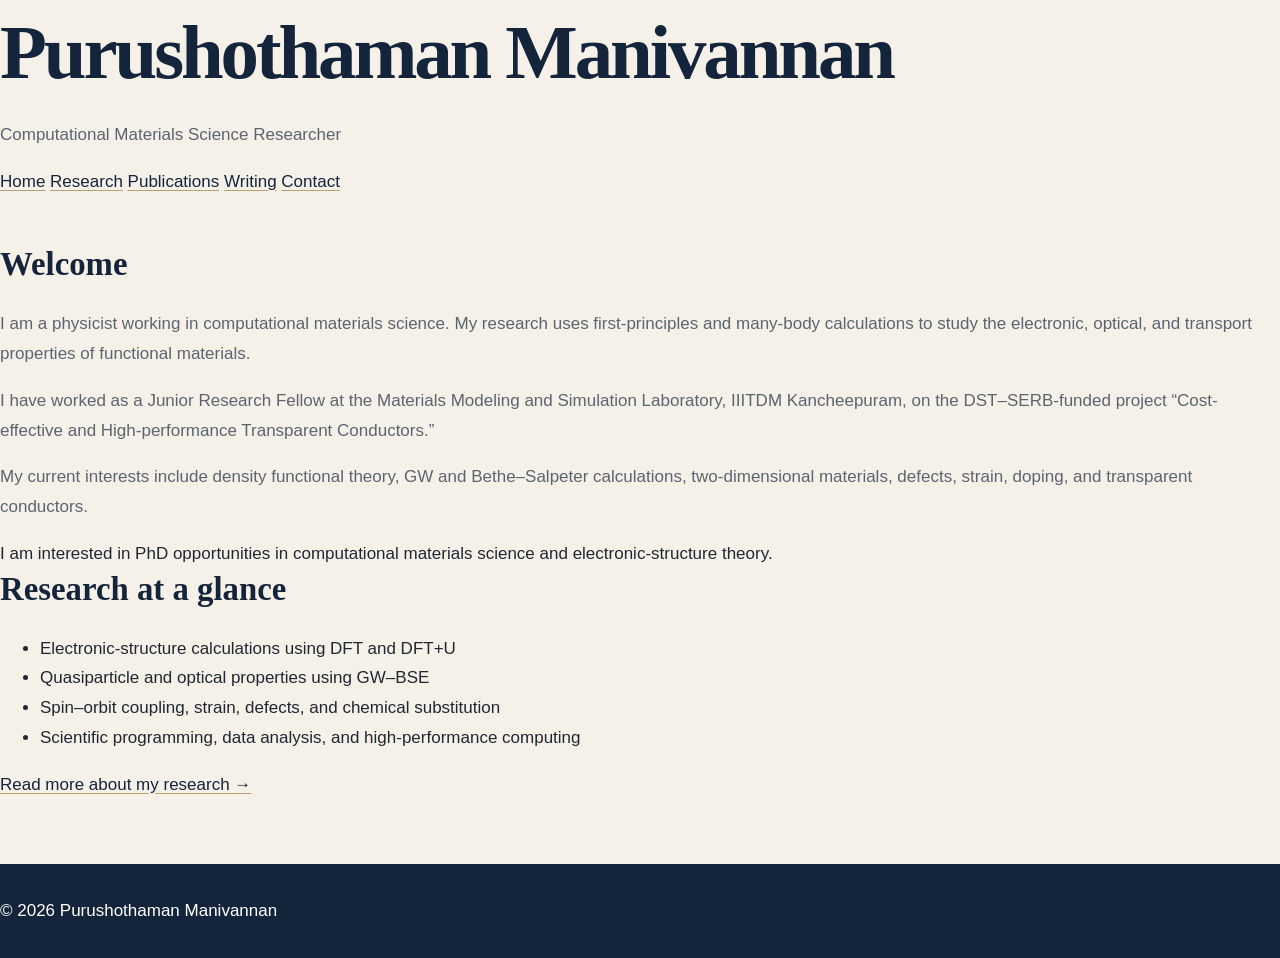
==== commit 3d3e6a4c: "Simplify home page" ====
--- a/index.html
+++ b/index.html
@@ -1,21 +1,44 @@
-<!doctype html><html lang="en"><head>
-<meta charset="utf-8"><meta name="viewport" content="width=device-width,initial-scale=1">
-<title>Purushothaman Manivannan | Computational Materials Scientist</title>
-<meta name="description" content="Research portfolio of Purushothaman Manivannan: DFT, GW–BSE, electronic structure, excitons, 2D materials, and transparent conductors."><meta name="author" content="Purushothaman Manivannan"><meta name="theme-color" content="#14243b">
-<link rel="canonical" href="https://purushothaman-98.github.io/"><meta property="og:title" content="Purushothaman Manivannan | Computational Materials Scientist"><meta property="og:description" content="DFT, GW–BSE, electronic structure, excitons, 2D materials, and transparent conductors."><meta property="og:type" content="profile"><meta property="og:url" content="https://purushothaman-98.github.io/"><meta name="twitter:card" content="summary">
-<link rel="preconnect" href="https://fonts.googleapis.com"><link rel="preconnect" href="https://fonts.gstatic.com" crossorigin><link href="https://fonts.googleapis.com/css2?family=Libre+Baskerville:wght@400;700&family=Source+Sans+3:wght@400;500;600&display=swap" rel="stylesheet"><link rel="stylesheet" href="style.css">
-<script type="application/ld+json">{"@context":"https://schema.org","@type":"Person","name":"Purushothaman Manivannan","url":"https://purushothaman-98.github.io/","sameAs":["https://github.com/purushothaman-98","https://www.linkedin.com/in/purushothaman-manivannan-a720a4236/"],"jobTitle":"Computational Materials Science Researcher","knowsAbout":["Density functional theory","GW–BSE","Electronic structure","Two-dimensional materials","Transparent conductors"]}</script>
-</head><body><a class="skip-link" href="#main">Skip to main content</a>
-<header class="site-header" id="top"><div class="page"><div class="top-line"><a class="site-name" href="#top">Purushothaman Manivannan</a><nav aria-label="Primary navigation"><a href="#about">About</a><a href="#research">Research</a><a href="#projects">Projects</a><a href="#outputs">Outputs</a><a href="#contact">Contact</a></nav></div><div class="hero"><p class="eyebrow">Computational materials science · DFT · Many-body theory</p><h1>Understanding materials from electrons to applications</h1><p class="subtitle">I use first-principles and many-body calculations to connect atomic structure with electronic, optical, and transport properties in bulk and two-dimensional materials.</p><p class="opportunity"><strong>Currently interested in PhD opportunities</strong> in computational materials science, electronic-structure theory, and materials modelling.</p><div class="actions"><a class="button primary" href="#projects">Explore my research</a><a class="button" href="mailto:bruse.higgs2cosmos@gmail.com">Contact me</a><a class="button" href="https://github.com/purushothaman-98" target="_blank" rel="noopener noreferrer">GitHub</a></div></div></div></header>
-<main id="main" class="page">
-<section id="about"><h2>About</h2><div class="two-column"><div><p>I am a physicist and computational materials science researcher. As a Junior Research Fellow at the Materials Modeling and Simulation Laboratory, IIITDM Kancheepuram, I contributed to the DST–SERB-funded project <strong>“Cost-effective and High-performance Transparent Conductors.”</strong></p><p>My work spans density functional theory, spin–orbit-coupled electronic structure, quasiparticle corrections, excitonic effects, and transport analysis. I am particularly interested in turning rigorous electronic-structure calculations into physical insight that can guide experiments and materials design.</p></div><aside class="profile-box" aria-label="Research profile"><h3>Research profile</h3><dl><div><dt>Field</dt><dd>Computational materials science</dd></div><div><dt>Focus</dt><dd>Electronic and optical properties</dd></div><div><dt>Methods</dt><dd>DFT, GW, BSE, SOC, transport</dd></div><div><dt>Systems</dt><dd>2D materials, semiconductors, transparent conductors</dd></div></dl></aside></div></section>
-<section id="research"><h2>Research directions</h2><div class="card-grid"><article class="card"><span class="card-number">01</span><h3>Electronic structure</h3><p>Band topology, density of states, orbital character, spin–orbit coupling, defects, doping, and strain-dependent band engineering.</p></article><article class="card"><span class="card-number">02</span><h3>Excited-state properties</h3><p>GW quasiparticle corrections and Bethe–Salpeter calculations of optical spectra, excitons, binding energies, and momentum-space character.</p></article><article class="card"><span class="card-number">03</span><h3>Functional materials</h3><p>First-principles design of transparent conductors, layered semiconductors, and 2D heterostructures for electronic and optoelectronic applications.</p></article></div></section>
-<section id="projects"><h2>Selected research projects</h2><div class="project-list">
-<article class="project"><div class="project-heading"><p class="project-kicker">DFT → GW → BSE</p><h3>Many-body properties of Bi₂O₂Se</h3></div><p>Investigating dimensionality, strain, quasiparticle renormalization, optical response, and excitonic states in bulk and monolayer Bi₂O₂Se using Quantum ESPRESSO, Yambo, and Python.</p><ul><li>Spin–orbit-coupled direct and indirect gaps</li><li>GW corrections and BSE optical spectra</li><li>Exciton binding energies and k-space composition</li></ul></article>
-<article class="project"><div class="project-heading"><p class="project-kicker">2D heterostructures</p><h3>Interlayer excitons in WSe₂/WS₂</h3></div><p>Comparing stacking-dependent electronic and optical behavior in AA and AB heterobilayers, including layer character and interlayer versus intralayer excitons.</p><ul><li>Layer-resolved band alignment</li><li>Exciton energies and oscillator strengths</li><li>Comparison with experimental photoluminescence</li></ul></article>
-<article class="project"><div class="project-heading"><p class="project-kicker">Transparent conductors</p><h3>Strain and transition-metal doping in SrVO₃</h3></div><p>Studying how structural distortion and chemical substitution tune optoelectronic properties relevant to transparent conducting applications.</p><ul><li>DFT and DFT+U electronic structure</li><li>Strain- and doping-dependent response</li><li>Published in the Journal of Electronic Materials</li></ul></article></div></section>
-<section id="methods"><h2>Methods and tools</h2><div class="tag-list" aria-label="Methods and software"><span>Density functional theory</span><span>DFT+U</span><span>GW</span><span>Bethe–Salpeter equation</span><span>Spin–orbit coupling</span><span>Quantum ESPRESSO</span><span>Yambo</span><span>VASP</span><span>Python</span><span>VASPKIT</span><span>BoltzTraP</span><span>HPC workflows</span></div></section>
-<section id="outputs"><h2>Selected outputs</h2><article class="publication"><p class="output-type">Peer-reviewed publication</p><a href="https://doi.org/10.1007/s11664-025-11735-8" target="_blank" rel="noopener noreferrer"><strong>Tuning the Optoelectronic Properties of SrVO₃ via Strain and Transition-Metal Doping</strong></a><p>P. Manivannan, S. Giri, and D. Misra · <em>Journal of Electronic Materials</em> <strong>54</strong>, 2297 (2025)</p></article><div class="output-grid"><article><p class="output-type">Conference presentation</p><h3>XXII International Workshop on Physics of Semiconductor Devices</h3><p>Presented research findings in semiconductor and materials modelling.</p></article><article><p class="output-type">Selected school</p><h3>2024 School on Electron–Phonon Physics, MBPT, and Computational Workflows</h3><p>Abstract accepted for the school organized by UT Austin.</p></article></div></section>
-<section id="writing" class="compact-section"><div><h2>Writing</h2><p>Short essays and notes kept separate from my professional research portfolio.</p></div><a class="button" href="trends.html">Open writing page</a></section>
-<section id="contact" class="contact-section"><p class="eyebrow">Contact</p><h2>Let’s discuss research</h2><p>I welcome conversations about PhD opportunities, computational materials science, and research collaboration.</p><div class="actions"><a class="button primary" href="mailto:bruse.higgs2cosmos@gmail.com">Email me</a><a class="button" href="https://www.linkedin.com/in/purushothaman-manivannan-a720a4236/" target="_blank" rel="noopener noreferrer">LinkedIn</a><a class="button" href="https://github.com/purushothaman-98" target="_blank" rel="noopener noreferrer">GitHub</a></div></section></main>
-<footer><div class="page"><span>© 2026 Purushothaman Manivannan</span><a href="#top">Back to top ↑</a></div></footer></body></html>
+<!doctype html>
+<html lang="en">
+<head>
+  <meta charset="utf-8">
+  <meta name="viewport" content="width=device-width, initial-scale=1">
+  <title>Purushothaman Manivannan | Computational Materials Science</title>
+  <meta name="description" content="Academic website of Purushothaman Manivannan, computational materials science researcher.">
+  <link rel="canonical" href="https://purushothaman-98.github.io/">
+  <link rel="stylesheet" href="style.css">
+</head>
+<body>
+  <div class="site">
+    <header>
+      <h1>Purushothaman Manivannan</h1>
+      <p>Computational Materials Science Researcher</p>
+    </header>
+    <nav aria-label="Main navigation">
+      <a class="active" href="index.html">Home</a>
+      <a href="research.html">Research</a>
+      <a href="publications.html">Publications</a>
+      <a href="trends.html">Writing</a>
+      <a href="contact.html">Contact</a>
+    </nav>
+    <main>
+      <h2>Welcome</h2>
+      <p>I am a physicist working in computational materials science. My research uses first-principles and many-body calculations to study the electronic, optical, and transport properties of functional materials.</p>
+      <p>I have worked as a Junior Research Fellow at the Materials Modeling and Simulation Laboratory, IIITDM Kancheepuram, on the DST–SERB-funded project “Cost-effective and High-performance Transparent Conductors.”</p>
+      <p>My current interests include density functional theory, GW and Bethe–Salpeter calculations, two-dimensional materials, defects, strain, doping, and transparent conductors.</p>
+      <div class="notice">
+        I am interested in PhD opportunities in computational materials science and electronic-structure theory.
+      </div>
+      <h2>Research at a glance</h2>
+      <ul>
+        <li>Electronic-structure calculations using DFT and DFT+U</li>
+        <li>Quasiparticle and optical properties using GW–BSE</li>
+        <li>Spin–orbit coupling, strain, defects, and chemical substitution</li>
+        <li>Scientific programming, data analysis, and high-performance computing</li>
+      </ul>
+      <p><a href="research.html">Read more about my research →</a></p>
+    </main>
+    <footer>© 2026 Purushothaman Manivannan</footer>
+  </div>
+</body>
+</html>
--- a/style.css
+++ b/style.css
@@ -0,0 +1,2 @@
+:root{--bg:#f5f1e9;--paper:#fffdf9;--ink:#202733;--muted:#5c6470;--navy:#14243b;--gold:#9a7638;--line:#d9d1c4;--soft:#eee8dc;--shadow:0 10px 28px rgba(20,36,59,.07)}
+*{box-sizing:border-box}html{scroll-behavior:smooth}body{margin:0;background:var(--bg);color:var(--ink);font:17px/1.75 "Source Sans 3",Arial,sans-serif}.page{width:min(1080px,calc(100% - 2.5rem));margin:auto}a{color:var(--navy);text-decoration-color:rgba(154,118,56,.65);text-underline-offset:.2em}a:hover{color:var(--gold)}h1,h2,h3{font-family:"Libre Baskerville",Georgia,serif;color:var(--navy);line-height:1.25}h1{max-width:920px;margin:.3rem 0 1.2rem;font-size:clamp(2.6rem,6vw,5rem);letter-spacing:-.04em}h2{margin:0 0 1.5rem;font-size:clamp(1.55rem,3vw,2.05rem)}h3{font-size:1.13rem}p{color:var(--muted)}strong{color:var(--navy)}.skip-link{position:absolute;left:-9999px}.skip-link:focus{left:1rem;top:1rem;z-index:10;background:#fff;padding:.7rem}.site-header{padding:2.2rem 0 4rem;background:linear-gradient(135deg,#fffdf9 0%,#f0eadf 100%);border-bottom:1px solid var(--line)}.top-line{display:flex;justify-content:space-between;align-items:center;gap:2rem;margin-bottom:5rem}.site-name{font:700 1rem "Libre Baskerville",serif;text-decoration:none}.top-line nav{display:flex;flex-wrap:wrap;gap:1.25rem}.top-line nav a{text-decoration:none;color:var(--muted);font-weight:600}.eyebrow,.project-kicker,.output-type{margin:0;color:var(--gold);font-weight:600;letter-spacing:.09em;text-transform:uppercase;font-size:.78rem}.hero .subtitle{max-width:790px;font-size:1.22rem}.opportunity{max-width:790px;padding-left:1rem;border-left:3px solid var(--gold)}.actions{display:flex;flex-wrap:wrap;gap:.75rem;margin-top:1.5rem}.button{display:inline-flex;align-items:center;justify-content:center;min-height:46px;padding:.62rem 1rem;border:1px solid var(--gold);border-radius:2px;background:var(--paper);font-weight:600;text-decoration:none}.button.primary{background:var(--navy);border-color:var(--navy);color:#fff}.button:hover{background:var(--soft);color:var(--navy)}.button.primary:hover{background:var(--gold);border-color:var(--gold);color:#fff}main{padding:3rem 0}section{scroll-margin-top:1rem;margin:0 0 2rem;padding:2.2rem;background:var(--paper);border:1px solid var(--line);box-shadow:var(--shadow)}.two-column{display:grid;grid-template-columns:1.45fr .85fr;gap:2.5rem}.profile-box{padding:1.2rem;background:var(--soft);border-top:3px solid var(--gold)}.profile-box h3{margin-top:0}.profile-box dl,.profile-box dd{margin:0}.profile-box div{padding:.55rem 0;border-bottom:1px solid var(--line)}.profile-box div:last-child{border:0}.profile-box dt{font-weight:600;color:var(--navy)}.profile-box dd{color:var(--muted)}.card-grid{display:grid;grid-template-columns:repeat(3,1fr);gap:1rem}.card{padding:1.2rem;background:#faf7f0;border:1px solid var(--line)}.card h3{margin:.6rem 0}.card p{margin-bottom:0}.card-number{color:var(--gold);font-weight:700}.project{display:grid;grid-template-columns:.8fr 1.25fr;gap:.5rem 2rem;padding:1.5rem 0;border-top:1px solid var(--line)}.project-heading{grid-row:span 2}.project-heading h3{margin:.45rem 0}.project>p{margin-top:0}.project ul{margin-top:0;color:var(--muted)}.tag-list{display:flex;flex-wrap:wrap;gap:.55rem}.tag-list span{padding:.38rem .7rem;background:#faf7f0;border:1px solid var(--line);color:var(--navy);font-weight:600;font-size:.92rem}.publication{padding:1.2rem;border-left:4px solid var(--gold);background:#faf7f0}.publication p:last-child{margin-bottom:0}.output-grid{display:grid;grid-template-columns:1fr 1fr;gap:1rem;margin-top:1rem}.output-grid article{padding:1rem;border:1px solid var(--line)}.output-grid h3{margin:.45rem 0}.compact-section{display:flex;justify-content:space-between;align-items:center;gap:2rem}.compact-section h2,.compact-section p{margin-bottom:.25rem}.contact-section{text-align:center;padding:3rem}.contact-section p{max-width:650px;margin-left:auto;margin-right:auto}.contact-section .actions{justify-content:center}footer{padding:2rem 0;background:var(--navy);color:#fff}footer .page{display:flex;justify-content:space-between;gap:1rem}footer a{color:#fff}@media(max-width:820px){.top-line{align-items:flex-start;flex-direction:column;margin-bottom:3rem}.two-column,.card-grid,.project,.output-grid{grid-template-columns:1fr}.project-heading{grid-row:auto}.compact-section{align-items:flex-start;flex-direction:column}section{padding:1.35rem}}@media(max-width:520px){body{font-size:16px}.page{width:min(100% - 1.4rem,1080px)}.top-line nav{gap:.7rem 1rem}.actions{flex-direction:column}.button{width:100%}footer .page{flex-direction:column}}
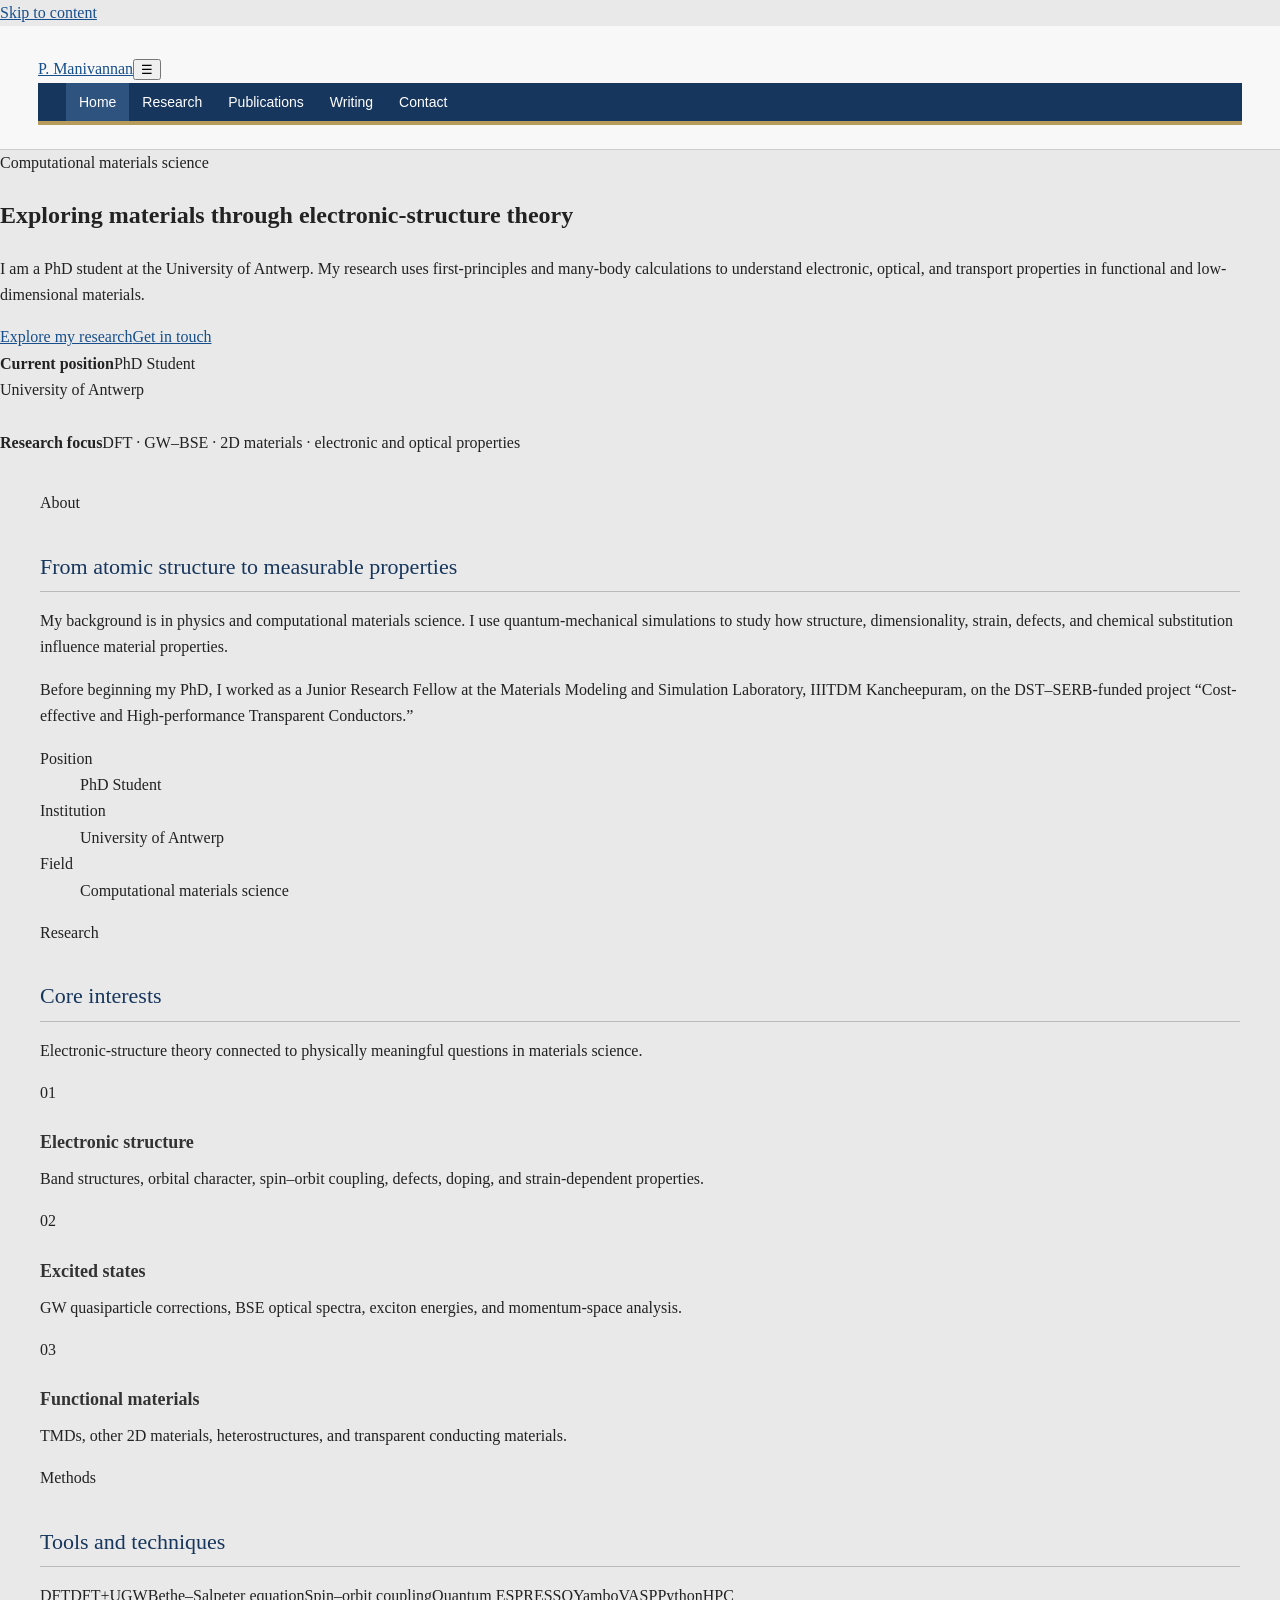
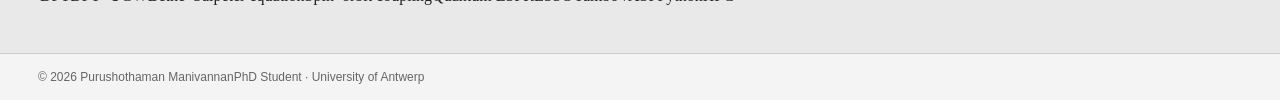
==== commit 2e4a73d4: "Correct PhD status and redesign home page" ====
--- a/index.html
+++ b/index.html
@@ -1,44 +1,7 @@
-<!doctype html>
-<html lang="en">
-<head>
-  <meta charset="utf-8">
-  <meta name="viewport" content="width=device-width, initial-scale=1">
-  <title>Purushothaman Manivannan | Computational Materials Science</title>
-  <meta name="description" content="Academic website of Purushothaman Manivannan, computational materials science researcher.">
-  <link rel="canonical" href="https://purushothaman-98.github.io/">
-  <link rel="stylesheet" href="style.css">
-</head>
-<body>
-  <div class="site">
-    <header>
-      <h1>Purushothaman Manivannan</h1>
-      <p>Computational Materials Science Researcher</p>
-    </header>
-    <nav aria-label="Main navigation">
-      <a class="active" href="index.html">Home</a>
-      <a href="research.html">Research</a>
-      <a href="publications.html">Publications</a>
-      <a href="trends.html">Writing</a>
-      <a href="contact.html">Contact</a>
-    </nav>
-    <main>
-      <h2>Welcome</h2>
-      <p>I am a physicist working in computational materials science. My research uses first-principles and many-body calculations to study the electronic, optical, and transport properties of functional materials.</p>
-      <p>I have worked as a Junior Research Fellow at the Materials Modeling and Simulation Laboratory, IIITDM Kancheepuram, on the DST–SERB-funded project “Cost-effective and High-performance Transparent Conductors.”</p>
-      <p>My current interests include density functional theory, GW and Bethe–Salpeter calculations, two-dimensional materials, defects, strain, doping, and transparent conductors.</p>
-      <div class="notice">
-        I am interested in PhD opportunities in computational materials science and electronic-structure theory.
-      </div>
-      <h2>Research at a glance</h2>
-      <ul>
-        <li>Electronic-structure calculations using DFT and DFT+U</li>
-        <li>Quasiparticle and optical properties using GW–BSE</li>
-        <li>Spin–orbit coupling, strain, defects, and chemical substitution</li>
-        <li>Scientific programming, data analysis, and high-performance computing</li>
-      </ul>
-      <p><a href="research.html">Read more about my research →</a></p>
-    </main>
-    <footer>© 2026 Purushothaman Manivannan</footer>
-  </div>
-</body>
-</html>
+<!doctype html><html lang="en"><head><meta charset="utf-8"><meta name="viewport" content="width=device-width,initial-scale=1"><title>Purushothaman Manivannan | Computational Materials Science</title><meta name="description" content="Academic portfolio of Purushothaman Manivannan, PhD student at the University of Antwerp working in computational materials science."><link rel="canonical" href="https://purushothaman-98.github.io/"><link rel="preconnect" href="https://fonts.googleapis.com"><link rel="preconnect" href="https://fonts.gstatic.com" crossorigin><link href="https://fonts.googleapis.com/css2?family=Inter:wght@400;600;700&display=swap" rel="stylesheet"><link rel="stylesheet" href="style.css"></head><body><a class="skip" href="#content">Skip to content</a>
+<header class="site-header"><div class="wrap nav-wrap"><a class="brand" href="index.html">P. Manivannan</a><button class="menu-button" aria-label="Open navigation" aria-expanded="false">☰</button><nav class="nav-links"><a class="active" href="index.html">Home</a><a href="research.html">Research</a><a href="publications.html">Publications</a><a href="trends.html">Writing</a><a href="contact.html">Contact</a></nav></div></header>
+<section class="hero"><div class="wrap hero-grid"><div><p class="eyebrow">Computational materials science</p><h1>Exploring materials through electronic-structure theory</h1><p class="lead">I am a PhD student at the University of Antwerp. My research uses first-principles and many-body calculations to understand electronic, optical, and transport properties in functional and low-dimensional materials.</p><div class="actions"><a class="button primary" href="research.html">Explore my research</a><a class="button light" href="contact.html">Get in touch</a></div></div><aside class="hero-card"><strong>Current position</strong><span>PhD Student<br>University of Antwerp</span><br><br><strong>Research focus</strong><span>DFT · GW–BSE · 2D materials · electronic and optical properties</span></aside></div></section>
+<main id="content" class="wrap"><section class="section reveal"><div class="section-head"><div><p class="eyebrow">About</p><h2>From atomic structure to measurable properties</h2></div></div><div class="two-col"><div><p>My background is in physics and computational materials science. I use quantum-mechanical simulations to study how structure, dimensionality, strain, defects, and chemical substitution influence material properties.</p><p>Before beginning my PhD, I worked as a Junior Research Fellow at the Materials Modeling and Simulation Laboratory, IIITDM Kancheepuram, on the DST–SERB-funded project “Cost-effective and High-performance Transparent Conductors.”</p></div><div class="panel"><dl class="facts"><div><dt>Position</dt><dd>PhD Student</dd></div><div><dt>Institution</dt><dd>University of Antwerp</dd></div><div><dt>Field</dt><dd>Computational materials science</dd></div></dl></div></div></section>
+<section class="section reveal"><div class="section-head"><div><p class="eyebrow">Research</p><h2>Core interests</h2><p class="section-intro">Electronic-structure theory connected to physically meaningful questions in materials science.</p></div></div><div class="grid-3"><article class="card"><span class="number">01</span><h3>Electronic structure</h3><p>Band structures, orbital character, spin–orbit coupling, defects, doping, and strain-dependent properties.</p></article><article class="card"><span class="number">02</span><h3>Excited states</h3><p>GW quasiparticle corrections, BSE optical spectra, exciton energies, and momentum-space analysis.</p></article><article class="card"><span class="number">03</span><h3>Functional materials</h3><p>TMDs, other 2D materials, heterostructures, and transparent conducting materials.</p></article></div></section>
+<section class="section reveal"><div class="section-head"><div><p class="eyebrow">Methods</p><h2>Tools and techniques</h2></div></div><div class="tags"><span class="tag">DFT</span><span class="tag">DFT+U</span><span class="tag">GW</span><span class="tag">Bethe–Salpeter equation</span><span class="tag">Spin–orbit coupling</span><span class="tag">Quantum ESPRESSO</span><span class="tag">Yambo</span><span class="tag">VASP</span><span class="tag">Python</span><span class="tag">HPC</span></div></section></main>
+<footer><div class="wrap"><span>© 2026 Purushothaman Manivannan</span><span>PhD Student · University of Antwerp</span></div></footer><script src="script.js"></script></body></html>
--- a/style.css
+++ b/style.css
@@ -1,2 +1 @@
-:root{--bg:#f5f1e9;--paper:#fffdf9;--ink:#202733;--muted:#5c6470;--navy:#14243b;--gold:#9a7638;--line:#d9d1c4;--soft:#eee8dc;--shadow:0 10px 28px rgba(20,36,59,.07)}
-*{box-sizing:border-box}html{scroll-behavior:smooth}body{margin:0;background:var(--bg);color:var(--ink);font:17px/1.75 "Source Sans 3",Arial,sans-serif}.page{width:min(1080px,calc(100% - 2.5rem));margin:auto}a{color:var(--navy);text-decoration-color:rgba(154,118,56,.65);text-underline-offset:.2em}a:hover{color:var(--gold)}h1,h2,h3{font-family:"Libre Baskerville",Georgia,serif;color:var(--navy);line-height:1.25}h1{max-width:920px;margin:.3rem 0 1.2rem;font-size:clamp(2.6rem,6vw,5rem);letter-spacing:-.04em}h2{margin:0 0 1.5rem;font-size:clamp(1.55rem,3vw,2.05rem)}h3{font-size:1.13rem}p{color:var(--muted)}strong{color:var(--navy)}.skip-link{position:absolute;left:-9999px}.skip-link:focus{left:1rem;top:1rem;z-index:10;background:#fff;padding:.7rem}.site-header{padding:2.2rem 0 4rem;background:linear-gradient(135deg,#fffdf9 0%,#f0eadf 100%);border-bottom:1px solid var(--line)}.top-line{display:flex;justify-content:space-between;align-items:center;gap:2rem;margin-bottom:5rem}.site-name{font:700 1rem "Libre Baskerville",serif;text-decoration:none}.top-line nav{display:flex;flex-wrap:wrap;gap:1.25rem}.top-line nav a{text-decoration:none;color:var(--muted);font-weight:600}.eyebrow,.project-kicker,.output-type{margin:0;color:var(--gold);font-weight:600;letter-spacing:.09em;text-transform:uppercase;font-size:.78rem}.hero .subtitle{max-width:790px;font-size:1.22rem}.opportunity{max-width:790px;padding-left:1rem;border-left:3px solid var(--gold)}.actions{display:flex;flex-wrap:wrap;gap:.75rem;margin-top:1.5rem}.button{display:inline-flex;align-items:center;justify-content:center;min-height:46px;padding:.62rem 1rem;border:1px solid var(--gold);border-radius:2px;background:var(--paper);font-weight:600;text-decoration:none}.button.primary{background:var(--navy);border-color:var(--navy);color:#fff}.button:hover{background:var(--soft);color:var(--navy)}.button.primary:hover{background:var(--gold);border-color:var(--gold);color:#fff}main{padding:3rem 0}section{scroll-margin-top:1rem;margin:0 0 2rem;padding:2.2rem;background:var(--paper);border:1px solid var(--line);box-shadow:var(--shadow)}.two-column{display:grid;grid-template-columns:1.45fr .85fr;gap:2.5rem}.profile-box{padding:1.2rem;background:var(--soft);border-top:3px solid var(--gold)}.profile-box h3{margin-top:0}.profile-box dl,.profile-box dd{margin:0}.profile-box div{padding:.55rem 0;border-bottom:1px solid var(--line)}.profile-box div:last-child{border:0}.profile-box dt{font-weight:600;color:var(--navy)}.profile-box dd{color:var(--muted)}.card-grid{display:grid;grid-template-columns:repeat(3,1fr);gap:1rem}.card{padding:1.2rem;background:#faf7f0;border:1px solid var(--line)}.card h3{margin:.6rem 0}.card p{margin-bottom:0}.card-number{color:var(--gold);font-weight:700}.project{display:grid;grid-template-columns:.8fr 1.25fr;gap:.5rem 2rem;padding:1.5rem 0;border-top:1px solid var(--line)}.project-heading{grid-row:span 2}.project-heading h3{margin:.45rem 0}.project>p{margin-top:0}.project ul{margin-top:0;color:var(--muted)}.tag-list{display:flex;flex-wrap:wrap;gap:.55rem}.tag-list span{padding:.38rem .7rem;background:#faf7f0;border:1px solid var(--line);color:var(--navy);font-weight:600;font-size:.92rem}.publication{padding:1.2rem;border-left:4px solid var(--gold);background:#faf7f0}.publication p:last-child{margin-bottom:0}.output-grid{display:grid;grid-template-columns:1fr 1fr;gap:1rem;margin-top:1rem}.output-grid article{padding:1rem;border:1px solid var(--line)}.output-grid h3{margin:.45rem 0}.compact-section{display:flex;justify-content:space-between;align-items:center;gap:2rem}.compact-section h2,.compact-section p{margin-bottom:.25rem}.contact-section{text-align:center;padding:3rem}.contact-section p{max-width:650px;margin-left:auto;margin-right:auto}.contact-section .actions{justify-content:center}footer{padding:2rem 0;background:var(--navy);color:#fff}footer .page{display:flex;justify-content:space-between;gap:1rem}footer a{color:#fff}@media(max-width:820px){.top-line{align-items:flex-start;flex-direction:column;margin-bottom:3rem}.two-column,.card-grid,.project,.output-grid{grid-template-columns:1fr}.project-heading{grid-row:auto}.compact-section{align-items:flex-start;flex-direction:column}section{padding:1.35rem}}@media(max-width:520px){body{font-size:16px}.page{width:min(100% - 1.4rem,1080px)}.top-line nav{gap:.7rem 1rem}.actions{flex-direction:column}.button{width:100%}footer .page{flex-direction:column}}
+html{overflow-y:scroll}body{margin:0;background:#e9e9e9;color:#222;font:16px/1.65 Georgia,"Times New Roman",serif}.site{width:900px;max-width:calc(100% - 32px);margin:30px auto;background:#fff;border:1px solid #bbb;box-shadow:0 1px 5px rgba(0,0,0,.18)}header{padding:30px 38px 24px;background:#f8f8f8;border-bottom:1px solid #ccc}header h1{margin:0;color:#17365d;font-size:30px;font-weight:normal}header p{margin:5px 0 0;color:#555;font-size:16px}nav{padding:0 28px;background:#17365d;border-bottom:4px solid #b79b5b}nav a{display:inline-block;padding:11px 13px;color:#fff;text-decoration:none;font:14px Arial,sans-serif}nav a:hover,nav a.active{background:#2d537e}main{min-height:480px;padding:34px 40px 44px}h2{margin:0 0 16px;padding-bottom:6px;color:#17365d;border-bottom:1px solid #bbb;font-size:22px;font-weight:normal}h2:not(:first-child){margin-top:32px}h3{margin:22px 0 8px;color:#333;font-size:18px}p{margin:0 0 16px}a{color:#174f8c}a:hover{color:#8b651f}ul{padding-left:24px}.notice{margin:25px 0;padding:13px 16px;background:#f6f2e7;border-left:4px solid #b79b5b}.project{margin-bottom:28px}.project h3{margin-bottom:5px}.label{color:#765b24;font:12px Arial,sans-serif;font-weight:bold;letter-spacing:.08em;text-transform:uppercase}.details{width:100%;border-collapse:collapse}.details th,.details td{padding:9px 10px;border-bottom:1px solid #ddd;text-align:left;vertical-align:top}.details th{width:150px;color:#17365d;font-weight:normal}.publication{margin-bottom:23px;padding-left:16px;border-left:3px solid #ccc}.publication p{margin:4px 0}.contact-list{list-style:none;padding:0}.contact-list li{margin:10px 0}footer{padding:16px 38px;background:#f4f4f4;border-top:1px solid #ccc;color:#666;font:12px Arial,sans-serif}@media(max-width:650px){.site{max-width:100%;margin:0;border:0}header,main{padding-left:22px;padding-right:22px}nav{padding:0 10px}nav a{padding:10px 8px;font-size:13px}.details th,.details td{display:block;width:auto;padding-bottom:3px}.details td{padding-top:0}}
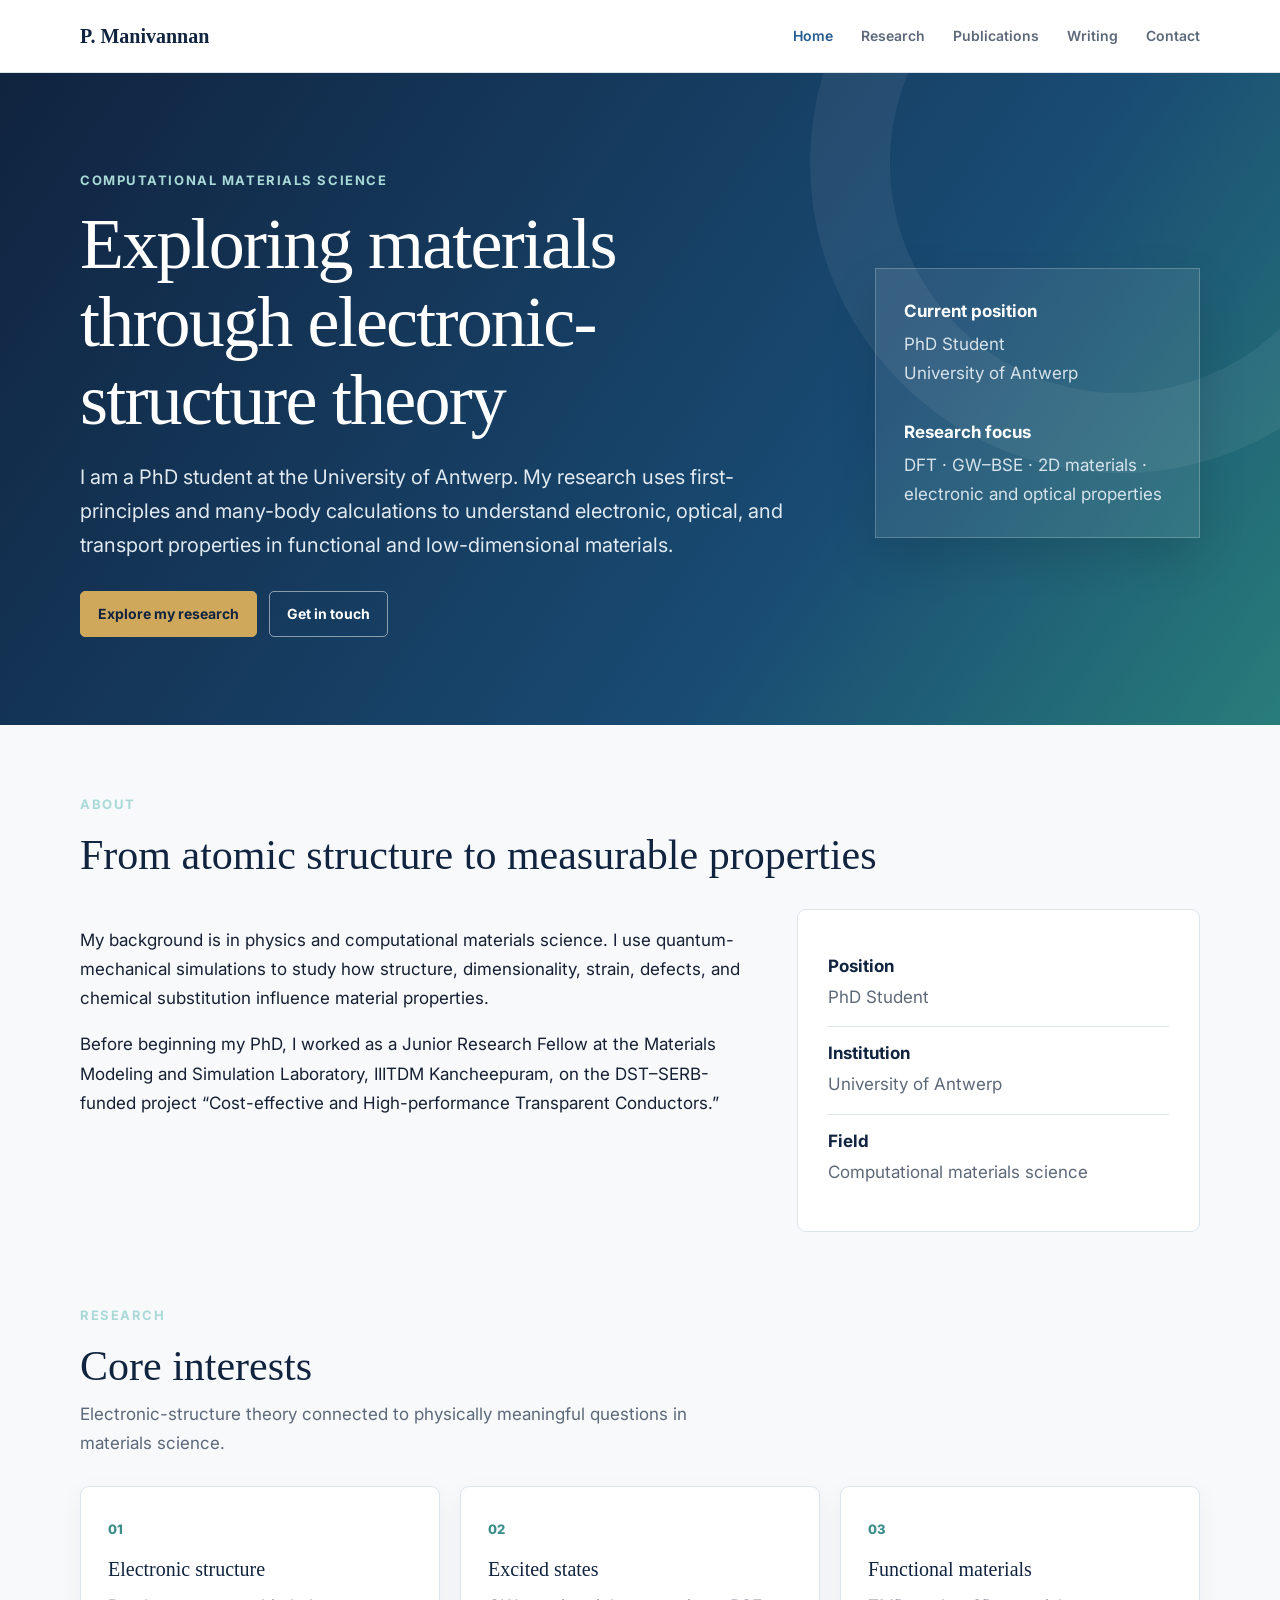
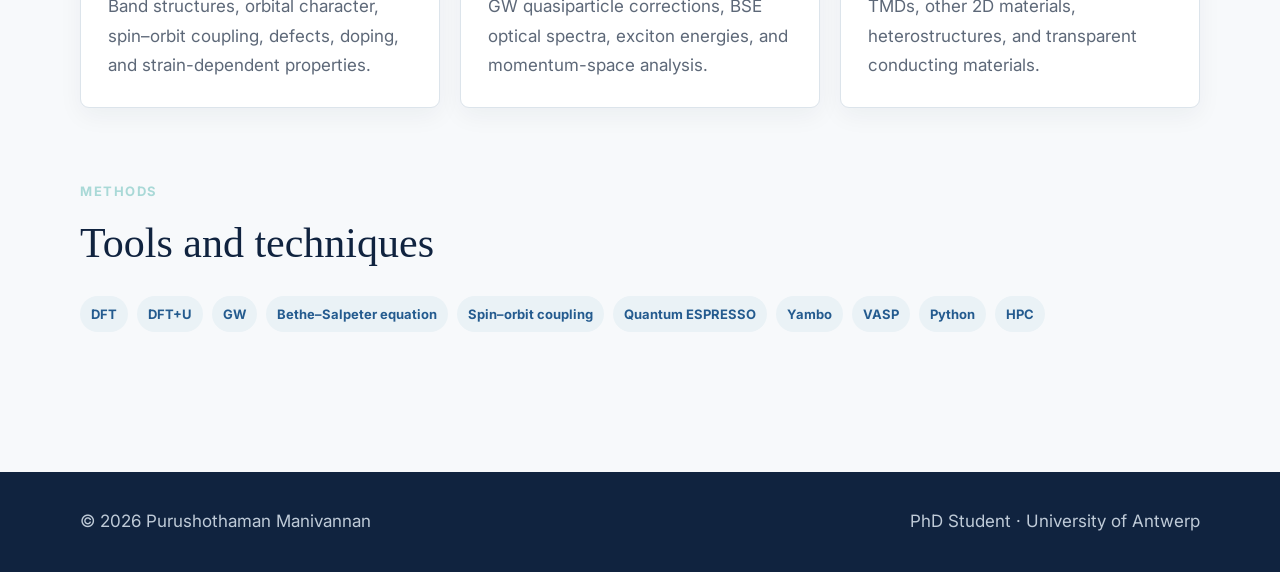
==== commit dd1685c2: "Refine methods presentation" ====
--- a/index.html
+++ b/index.html
@@ -1,4 +1,4 @@
-<!doctype html><html lang="en"><head><meta charset="utf-8"><meta name="viewport" content="width=device-width,initial-scale=1"><title>Purushothaman Manivannan | Computational Materials Science</title><meta name="description" content="Academic portfolio of Purushothaman Manivannan, PhD student at the University of Antwerp working in computational materials science."><link rel="canonical" href="https://purushothaman-98.github.io/"><link rel="preconnect" href="https://fonts.googleapis.com"><link rel="preconnect" href="https://fonts.gstatic.com" crossorigin><link href="https://fonts.googleapis.com/css2?family=Inter:wght@400;600;700&display=swap" rel="stylesheet"><link rel="stylesheet" href="style.css"></head><body><a class="skip" href="#content">Skip to content</a>
+<!doctype html><html lang="en"><head><meta charset="utf-8"><meta name="viewport" content="width=device-width,initial-scale=1"><title>Purushothaman Manivannan | Computational Materials Science</title><meta name="description" content="Academic portfolio of Purushothaman Manivannan, PhD student at the University of Antwerp working in computational materials science."><link rel="canonical" href="https://purushothaman-98.github.io/"><link rel="preconnect" href="https://fonts.googleapis.com"><link rel="preconnect" href="https://fonts.gstatic.com" crossorigin><link href="https://fonts.googleapis.com/css2?family=Inter:wght@400;600;700&display=swap" rel="stylesheet"><link rel="stylesheet" href="style.css"><link rel="stylesheet" href="refinements.css"></head><body><a class="skip" href="#content">Skip to content</a>
 <header class="site-header"><div class="wrap nav-wrap"><a class="brand" href="index.html">P. Manivannan</a><button class="menu-button" aria-label="Open navigation" aria-expanded="false">☰</button><nav class="nav-links"><a class="active" href="index.html">Home</a><a href="research.html">Research</a><a href="publications.html">Publications</a><a href="trends.html">Writing</a><a href="contact.html">Contact</a></nav></div></header>
 <section class="hero"><div class="wrap hero-grid"><div><p class="eyebrow">Computational materials science</p><h1>Exploring materials through electronic-structure theory</h1><p class="lead">I am a PhD student at the University of Antwerp. My research uses first-principles and many-body calculations to understand electronic, optical, and transport properties in functional and low-dimensional materials.</p><div class="actions"><a class="button primary" href="research.html">Explore my research</a><a class="button light" href="contact.html">Get in touch</a></div></div><aside class="hero-card"><strong>Current position</strong><span>PhD Student<br>University of Antwerp</span><br><br><strong>Research focus</strong><span>DFT · GW–BSE · 2D materials · electronic and optical properties</span></aside></div></section>
 <main id="content" class="wrap"><section class="section reveal"><div class="section-head"><div><p class="eyebrow">About</p><h2>From atomic structure to measurable properties</h2></div></div><div class="two-col"><div><p>My background is in physics and computational materials science. I use quantum-mechanical simulations to study how structure, dimensionality, strain, defects, and chemical substitution influence material properties.</p><p>Before beginning my PhD, I worked as a Junior Research Fellow at the Materials Modeling and Simulation Laboratory, IIITDM Kancheepuram, on the DST–SERB-funded project “Cost-effective and High-performance Transparent Conductors.”</p></div><div class="panel"><dl class="facts"><div><dt>Position</dt><dd>PhD Student</dd></div><div><dt>Institution</dt><dd>University of Antwerp</dd></div><div><dt>Field</dt><dd>Computational materials science</dd></div></dl></div></div></section>
--- a/style.css
+++ b/style.css
@@ -1 +1 @@
-html{overflow-y:scroll}body{margin:0;background:#e9e9e9;color:#222;font:16px/1.65 Georgia,"Times New Roman",serif}.site{width:900px;max-width:calc(100% - 32px);margin:30px auto;background:#fff;border:1px solid #bbb;box-shadow:0 1px 5px rgba(0,0,0,.18)}header{padding:30px 38px 24px;background:#f8f8f8;border-bottom:1px solid #ccc}header h1{margin:0;color:#17365d;font-size:30px;font-weight:normal}header p{margin:5px 0 0;color:#555;font-size:16px}nav{padding:0 28px;background:#17365d;border-bottom:4px solid #b79b5b}nav a{display:inline-block;padding:11px 13px;color:#fff;text-decoration:none;font:14px Arial,sans-serif}nav a:hover,nav a.active{background:#2d537e}main{min-height:480px;padding:34px 40px 44px}h2{margin:0 0 16px;padding-bottom:6px;color:#17365d;border-bottom:1px solid #bbb;font-size:22px;font-weight:normal}h2:not(:first-child){margin-top:32px}h3{margin:22px 0 8px;color:#333;font-size:18px}p{margin:0 0 16px}a{color:#174f8c}a:hover{color:#8b651f}ul{padding-left:24px}.notice{margin:25px 0;padding:13px 16px;background:#f6f2e7;border-left:4px solid #b79b5b}.project{margin-bottom:28px}.project h3{margin-bottom:5px}.label{color:#765b24;font:12px Arial,sans-serif;font-weight:bold;letter-spacing:.08em;text-transform:uppercase}.details{width:100%;border-collapse:collapse}.details th,.details td{padding:9px 10px;border-bottom:1px solid #ddd;text-align:left;vertical-align:top}.details th{width:150px;color:#17365d;font-weight:normal}.publication{margin-bottom:23px;padding-left:16px;border-left:3px solid #ccc}.publication p{margin:4px 0}.contact-list{list-style:none;padding:0}.contact-list li{margin:10px 0}footer{padding:16px 38px;background:#f4f4f4;border-top:1px solid #ccc;color:#666;font:12px Arial,sans-serif}@media(max-width:650px){.site{max-width:100%;margin:0;border:0}header,main{padding-left:22px;padding-right:22px}nav{padding:0 10px}nav a{padding:10px 8px;font-size:13px}.details th,.details td{display:block;width:auto;padding-bottom:3px}.details td{padding-top:0}}
+:root{--navy:#10233f;--blue:#245b8f;--teal:#3b8d8a;--gold:#d0a85c;--ink:#172033;--muted:#5d6878;--paper:#fff;--soft:#f3f7fa;--line:#dce4eb;--shadow:0 18px 45px rgba(16,35,63,.10)}*{box-sizing:border-box}html{scroll-behavior:smooth}body{margin:0;color:var(--ink);background:#f7f9fb;font:17px/1.72 Inter,Arial,sans-serif}a{color:var(--blue);text-decoration:none}a:hover{color:var(--teal)}.wrap{width:min(1120px,calc(100% - 40px));margin:auto}.skip{position:absolute;left:-9999px}.skip:focus{left:16px;top:16px;z-index:20;padding:10px;background:#fff}.site-header{position:sticky;top:0;z-index:10;background:rgba(255,255,255,.94);border-bottom:1px solid var(--line);backdrop-filter:blur(12px)}.nav-wrap{display:flex;align-items:center;justify-content:space-between;min-height:72px}.brand{color:var(--navy);font-family:Georgia,serif;font-size:20px;font-weight:bold}.nav-links{display:flex;align-items:center;gap:28px}.nav-links a{color:var(--muted);font-size:14px;font-weight:600}.nav-links a.active,.nav-links a:hover{color:var(--blue)}.menu-button{display:none;border:0;background:none;color:var(--navy);font-size:24px}.hero{position:relative;overflow:hidden;padding:96px 0 88px;background:linear-gradient(125deg,#10233f,#194b73 65%,#287d7a);color:#fff}.hero:after{content:"";position:absolute;width:460px;height:460px;right:-150px;top:-220px;border:80px solid rgba(255,255,255,.06);border-radius:50%}.hero-grid{position:relative;z-index:1;display:grid;grid-template-columns:1.45fr .65fr;gap:70px;align-items:center}.eyebrow{margin:0 0 15px;color:#a9d9d7;font-size:13px;font-weight:700;letter-spacing:.12em;text-transform:uppercase}.hero h1{max-width:760px;margin:0 0 20px;font:clamp(40px,6vw,72px)/1.08 Georgia,serif;letter-spacing:-.025em}.hero .lead{max-width:730px;color:#e1eaf1;font-size:20px}.hero-card{padding:28px;border:1px solid rgba(255,255,255,.22);background:rgba(255,255,255,.08);box-shadow:0 20px 45px rgba(0,0,0,.12)}.hero-card strong{display:block;margin-bottom:4px;color:#fff}.hero-card span{color:#d6e3eb}.actions{display:flex;flex-wrap:wrap;gap:12px;margin-top:28px}.button{display:inline-flex;align-items:center;justify-content:center;min-height:46px;padding:10px 17px;border:1px solid var(--blue);border-radius:5px;font-size:14px;font-weight:700;transition:.2s ease}.button.primary{background:var(--gold);border-color:var(--gold);color:var(--navy)}.button.light{border-color:rgba(255,255,255,.5);color:#fff}.button:hover{transform:translateY(-2px);box-shadow:0 7px 20px rgba(0,0,0,.12)}main{padding:68px 0}.section{margin-bottom:72px}.section-head{display:flex;justify-content:space-between;gap:30px;align-items:end;margin-bottom:28px}.section h2,.page-title{margin:0;color:var(--navy);font:clamp(30px,4vw,42px)/1.2 Georgia,serif}.section-intro{max-width:660px;margin:8px 0 0;color:var(--muted)}.grid-3{display:grid;grid-template-columns:repeat(3,1fr);gap:20px}.card{position:relative;padding:27px;background:var(--paper);border:1px solid var(--line);border-radius:9px;box-shadow:0 8px 25px rgba(16,35,63,.05);transition:.25s ease}.card:hover{transform:translateY(-5px);box-shadow:var(--shadow);border-color:#b9ccd9}.card .number{color:var(--teal);font-size:13px;font-weight:800}.card h3{margin:12px 0 9px;color:var(--navy);font:20px/1.4 Georgia,serif}.card p{margin:0;color:var(--muted)}.two-col{display:grid;grid-template-columns:1.25fr .75fr;gap:44px}.panel{padding:30px;background:#fff;border:1px solid var(--line);border-radius:9px}.facts{margin:0}.facts div{padding:12px 0;border-bottom:1px solid var(--line)}.facts div:last-child{border:0}.facts dt{color:var(--navy);font-weight:700}.facts dd{margin:2px 0;color:var(--muted)}.tags{display:flex;flex-wrap:wrap;gap:9px}.tag{padding:7px 11px;border-radius:20px;background:#eaf2f6;color:var(--blue);font-size:13px;font-weight:700}.page-hero{padding:64px 0;background:linear-gradient(135deg,#eef5f8,#fff);border-bottom:1px solid var(--line)}.page-hero p{max-width:720px;color:var(--muted);font-size:19px}.project{display:grid;grid-template-columns:220px 1fr;gap:38px;padding:34px 0;border-bottom:1px solid var(--line)}.project-label{color:var(--teal);font-size:13px;font-weight:800;text-transform:uppercase;letter-spacing:.08em}.project h2{margin:0 0 12px;color:var(--navy);font:27px Georgia,serif}.project p,.project li{color:var(--muted)}.publication{padding:25px 0;border-bottom:1px solid var(--line)}.publication h2{margin:5px 0 8px;color:var(--navy);font:22px Georgia,serif}.meta{color:var(--teal);font-size:13px;font-weight:700;text-transform:uppercase;letter-spacing:.07em}.contact-box{max-width:760px;padding:38px;background:#fff;border:1px solid var(--line);border-radius:10px;box-shadow:var(--shadow)}footer{padding:35px 0;background:var(--navy);color:#bfcbd8}footer .wrap{display:flex;justify-content:space-between;gap:20px}footer a{color:#fff}.reveal{opacity:0;transform:translateY(18px);transition:opacity .6s ease,transform .6s ease}.reveal.visible{opacity:1;transform:none}@media(prefers-reduced-motion:reduce){*{scroll-behavior:auto!important}.reveal{opacity:1;transform:none;transition:none}.card,.button{transition:none}}@media(max-width:800px){.menu-button{display:block}.nav-links{display:none;position:absolute;left:0;right:0;top:72px;flex-direction:column;align-items:flex-start;gap:0;padding:12px 20px;background:#fff;border-bottom:1px solid var(--line)}.nav-links.open{display:flex}.nav-links a{width:100%;padding:11px}.hero{padding:70px 0}.hero-grid,.two-col,.grid-3{grid-template-columns:1fr}.hero-card{max-width:440px}.project{grid-template-columns:1fr;gap:8px}footer .wrap{flex-direction:column}}@media(max-width:520px){.wrap{width:min(100% - 26px,1120px)}.hero h1{font-size:42px}.actions{flex-direction:column}.button{width:100%}}
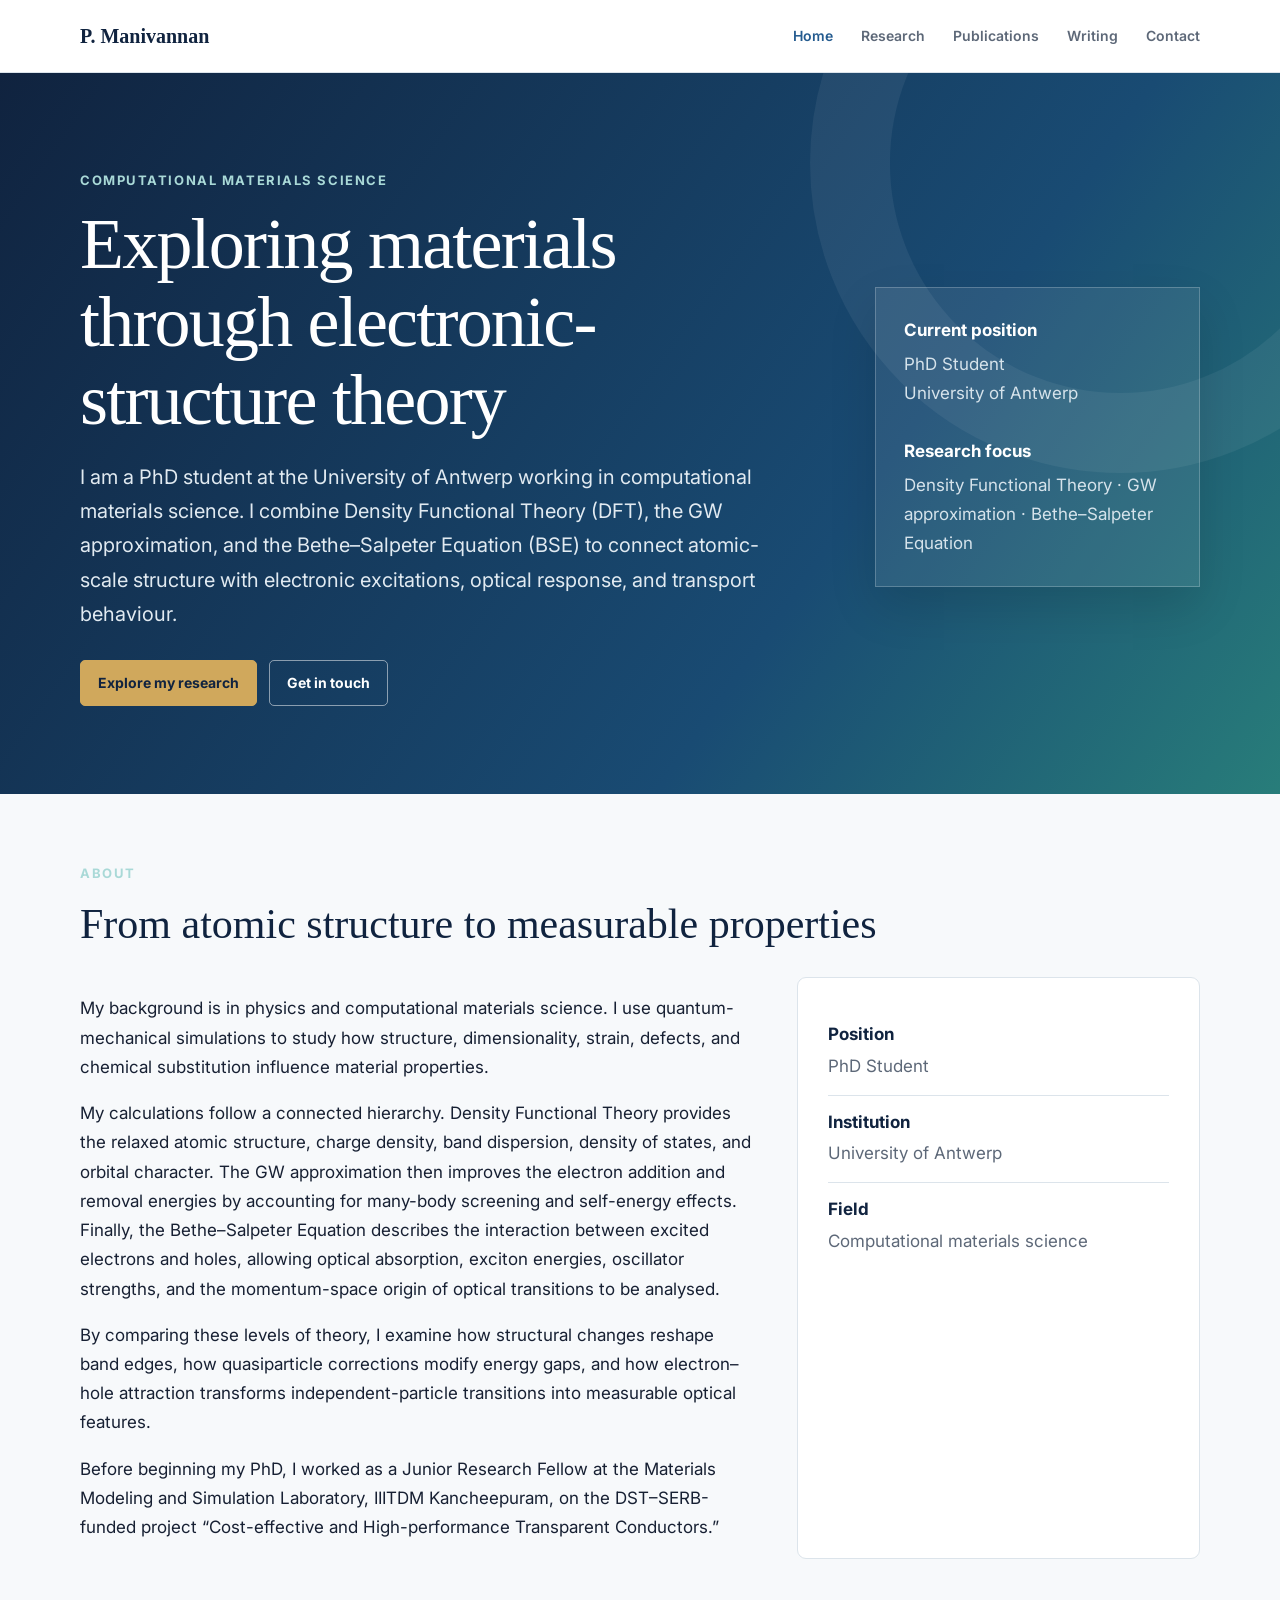
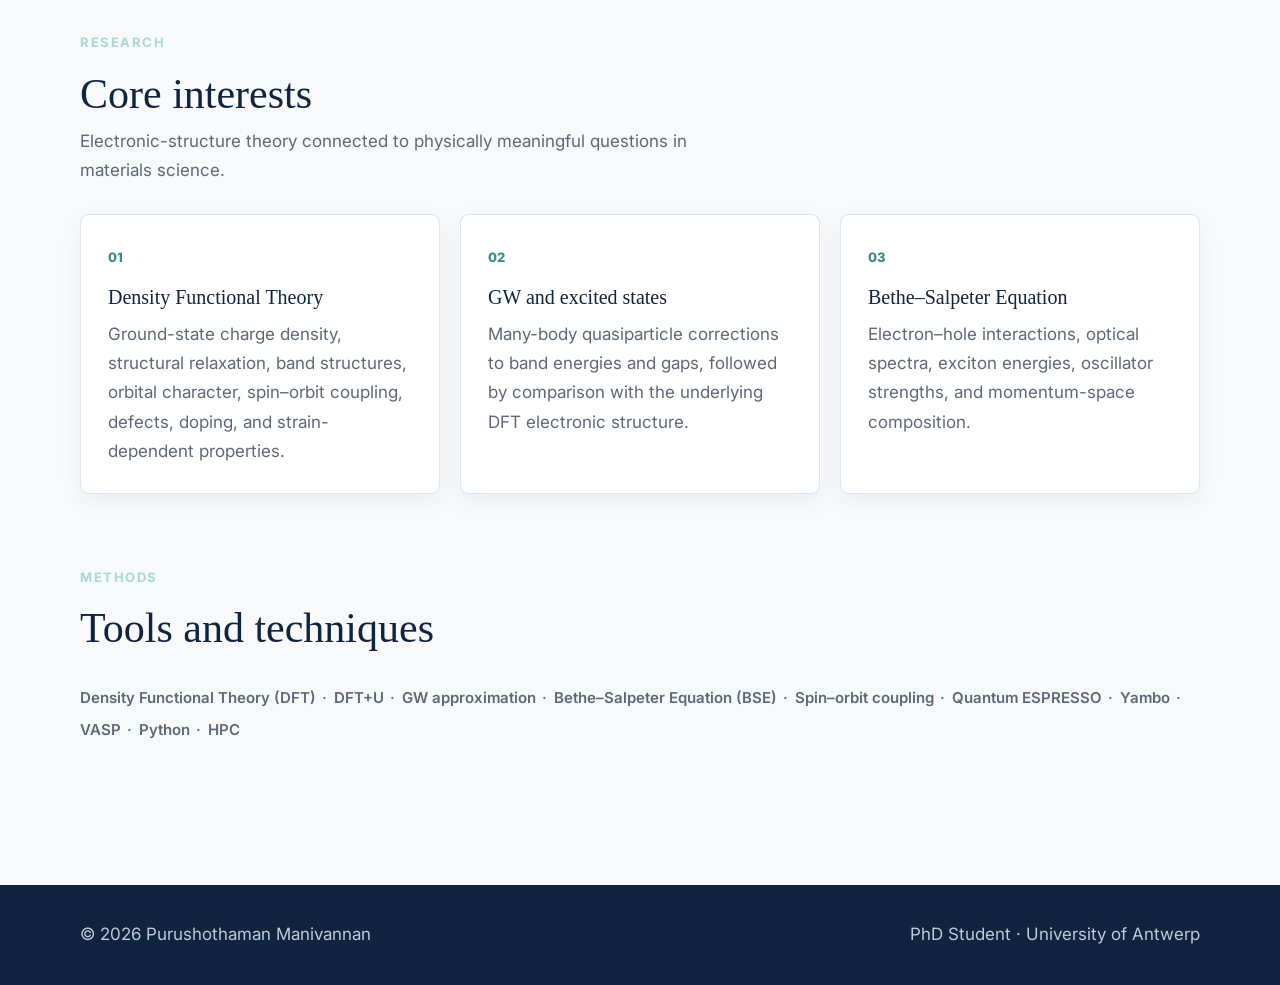
==== commit 5b96a0cf: "Explain DFT GW and BSE research workflow" ====
--- a/index.html
+++ b/index.html
@@ -1,7 +1,7 @@
 <!doctype html><html lang="en"><head><meta charset="utf-8"><meta name="viewport" content="width=device-width,initial-scale=1"><title>Purushothaman Manivannan | Computational Materials Science</title><meta name="description" content="Academic portfolio of Purushothaman Manivannan, PhD student at the University of Antwerp working in computational materials science."><link rel="canonical" href="https://purushothaman-98.github.io/"><link rel="preconnect" href="https://fonts.googleapis.com"><link rel="preconnect" href="https://fonts.gstatic.com" crossorigin><link href="https://fonts.googleapis.com/css2?family=Inter:wght@400;600;700&display=swap" rel="stylesheet"><link rel="stylesheet" href="style.css"><link rel="stylesheet" href="refinements.css"></head><body><a class="skip" href="#content">Skip to content</a>
 <header class="site-header"><div class="wrap nav-wrap"><a class="brand" href="index.html">P. Manivannan</a><button class="menu-button" aria-label="Open navigation" aria-expanded="false">☰</button><nav class="nav-links"><a class="active" href="index.html">Home</a><a href="research.html">Research</a><a href="publications.html">Publications</a><a href="trends.html">Writing</a><a href="contact.html">Contact</a></nav></div></header>
-<section class="hero"><div class="wrap hero-grid"><div><p class="eyebrow">Computational materials science</p><h1>Exploring materials through electronic-structure theory</h1><p class="lead">I am a PhD student at the University of Antwerp. My research uses first-principles and many-body calculations to understand electronic, optical, and transport properties in functional and low-dimensional materials.</p><div class="actions"><a class="button primary" href="research.html">Explore my research</a><a class="button light" href="contact.html">Get in touch</a></div></div><aside class="hero-card"><strong>Current position</strong><span>PhD Student<br>University of Antwerp</span><br><br><strong>Research focus</strong><span>DFT · GW–BSE · 2D materials · electronic and optical properties</span></aside></div></section>
-<main id="content" class="wrap"><section class="section reveal"><div class="section-head"><div><p class="eyebrow">About</p><h2>From atomic structure to measurable properties</h2></div></div><div class="two-col"><div><p>My background is in physics and computational materials science. I use quantum-mechanical simulations to study how structure, dimensionality, strain, defects, and chemical substitution influence material properties.</p><p>Before beginning my PhD, I worked as a Junior Research Fellow at the Materials Modeling and Simulation Laboratory, IIITDM Kancheepuram, on the DST–SERB-funded project “Cost-effective and High-performance Transparent Conductors.”</p></div><div class="panel"><dl class="facts"><div><dt>Position</dt><dd>PhD Student</dd></div><div><dt>Institution</dt><dd>University of Antwerp</dd></div><div><dt>Field</dt><dd>Computational materials science</dd></div></dl></div></div></section>
-<section class="section reveal"><div class="section-head"><div><p class="eyebrow">Research</p><h2>Core interests</h2><p class="section-intro">Electronic-structure theory connected to physically meaningful questions in materials science.</p></div></div><div class="grid-3"><article class="card"><span class="number">01</span><h3>Electronic structure</h3><p>Band structures, orbital character, spin–orbit coupling, defects, doping, and strain-dependent properties.</p></article><article class="card"><span class="number">02</span><h3>Excited states</h3><p>GW quasiparticle corrections, BSE optical spectra, exciton energies, and momentum-space analysis.</p></article><article class="card"><span class="number">03</span><h3>Functional materials</h3><p>TMDs, other 2D materials, heterostructures, and transparent conducting materials.</p></article></div></section>
-<section class="section reveal"><div class="section-head"><div><p class="eyebrow">Methods</p><h2>Tools and techniques</h2></div></div><div class="tags"><span class="tag">DFT</span><span class="tag">DFT+U</span><span class="tag">GW</span><span class="tag">Bethe–Salpeter equation</span><span class="tag">Spin–orbit coupling</span><span class="tag">Quantum ESPRESSO</span><span class="tag">Yambo</span><span class="tag">VASP</span><span class="tag">Python</span><span class="tag">HPC</span></div></section></main>
+<section class="hero"><div class="wrap hero-grid"><div><p class="eyebrow">Computational materials science</p><h1>Exploring materials through electronic-structure theory</h1><p class="lead">I am a PhD student at the University of Antwerp working in computational materials science. I combine Density Functional Theory (DFT), the GW approximation, and the Bethe–Salpeter Equation (BSE) to connect atomic-scale structure with electronic excitations, optical response, and transport behaviour.</p><div class="actions"><a class="button primary" href="research.html">Explore my research</a><a class="button light" href="contact.html">Get in touch</a></div></div><aside class="hero-card"><strong>Current position</strong><span>PhD Student<br>University of Antwerp</span><br><br><strong>Research focus</strong><span>Density Functional Theory · GW approximation · Bethe–Salpeter Equation</span></aside></div></section>
+<main id="content" class="wrap"><section class="section reveal"><div class="section-head"><div><p class="eyebrow">About</p><h2>From atomic structure to measurable properties</h2></div></div><div class="two-col"><div><p>My background is in physics and computational materials science. I use quantum-mechanical simulations to study how structure, dimensionality, strain, defects, and chemical substitution influence material properties.</p><p class="workflow-intro">My calculations follow a connected hierarchy. Density Functional Theory provides the relaxed atomic structure, charge density, band dispersion, density of states, and orbital character. The GW approximation then improves the electron addition and removal energies by accounting for many-body screening and self-energy effects. Finally, the Bethe–Salpeter Equation describes the interaction between excited electrons and holes, allowing optical absorption, exciton energies, oscillator strengths, and the momentum-space origin of optical transitions to be analysed.</p><p>By comparing these levels of theory, I examine how structural changes reshape band edges, how quasiparticle corrections modify energy gaps, and how electron–hole attraction transforms independent-particle transitions into measurable optical features.</p><p>Before beginning my PhD, I worked as a Junior Research Fellow at the Materials Modeling and Simulation Laboratory, IIITDM Kancheepuram, on the DST–SERB-funded project “Cost-effective and High-performance Transparent Conductors.”</p></div><div class="panel"><dl class="facts"><div><dt>Position</dt><dd>PhD Student</dd></div><div><dt>Institution</dt><dd>University of Antwerp</dd></div><div><dt>Field</dt><dd>Computational materials science</dd></div></dl></div></div></section>
+<section class="section reveal"><div class="section-head"><div><p class="eyebrow">Research</p><h2>Core interests</h2><p class="section-intro">Electronic-structure theory connected to physically meaningful questions in materials science.</p></div></div><div class="grid-3"><article class="card"><span class="number">01</span><h3>Density Functional Theory</h3><p>Ground-state charge density, structural relaxation, band structures, orbital character, spin–orbit coupling, defects, doping, and strain-dependent properties.</p></article><article class="card"><span class="number">02</span><h3>GW and excited states</h3><p>Many-body quasiparticle corrections to band energies and gaps, followed by comparison with the underlying DFT electronic structure.</p></article><article class="card"><span class="number">03</span><h3>Bethe–Salpeter Equation</h3><p>Electron–hole interactions, optical spectra, exciton energies, oscillator strengths, and momentum-space composition.</p></article></div></section>
+<section class="section reveal"><div class="section-head"><div><p class="eyebrow">Methods</p><h2>Tools and techniques</h2></div></div><div class="tags"><span class="tag">Density Functional Theory (DFT)</span><span class="tag">DFT+U</span><span class="tag">GW approximation</span><span class="tag">Bethe–Salpeter Equation (BSE)</span><span class="tag">Spin–orbit coupling</span><span class="tag">Quantum ESPRESSO</span><span class="tag">Yambo</span><span class="tag">VASP</span><span class="tag">Python</span><span class="tag">HPC</span></div></section></main>
 <footer><div class="wrap"><span>© 2026 Purushothaman Manivannan</span><span>PhD Student · University of Antwerp</span></div></footer><script src="script.js"></script></body></html>
--- a/refinements.css
+++ b/refinements.css
@@ -0,0 +1,3 @@
+.tags{gap:0}
+.tag{position:relative;padding:3px 18px 3px 0;border-radius:0;background:transparent;color:var(--muted);font-size:15px;font-weight:600}
+.tag:not(:last-child)::after{content:"·";position:absolute;right:7px;color:var(--teal)}
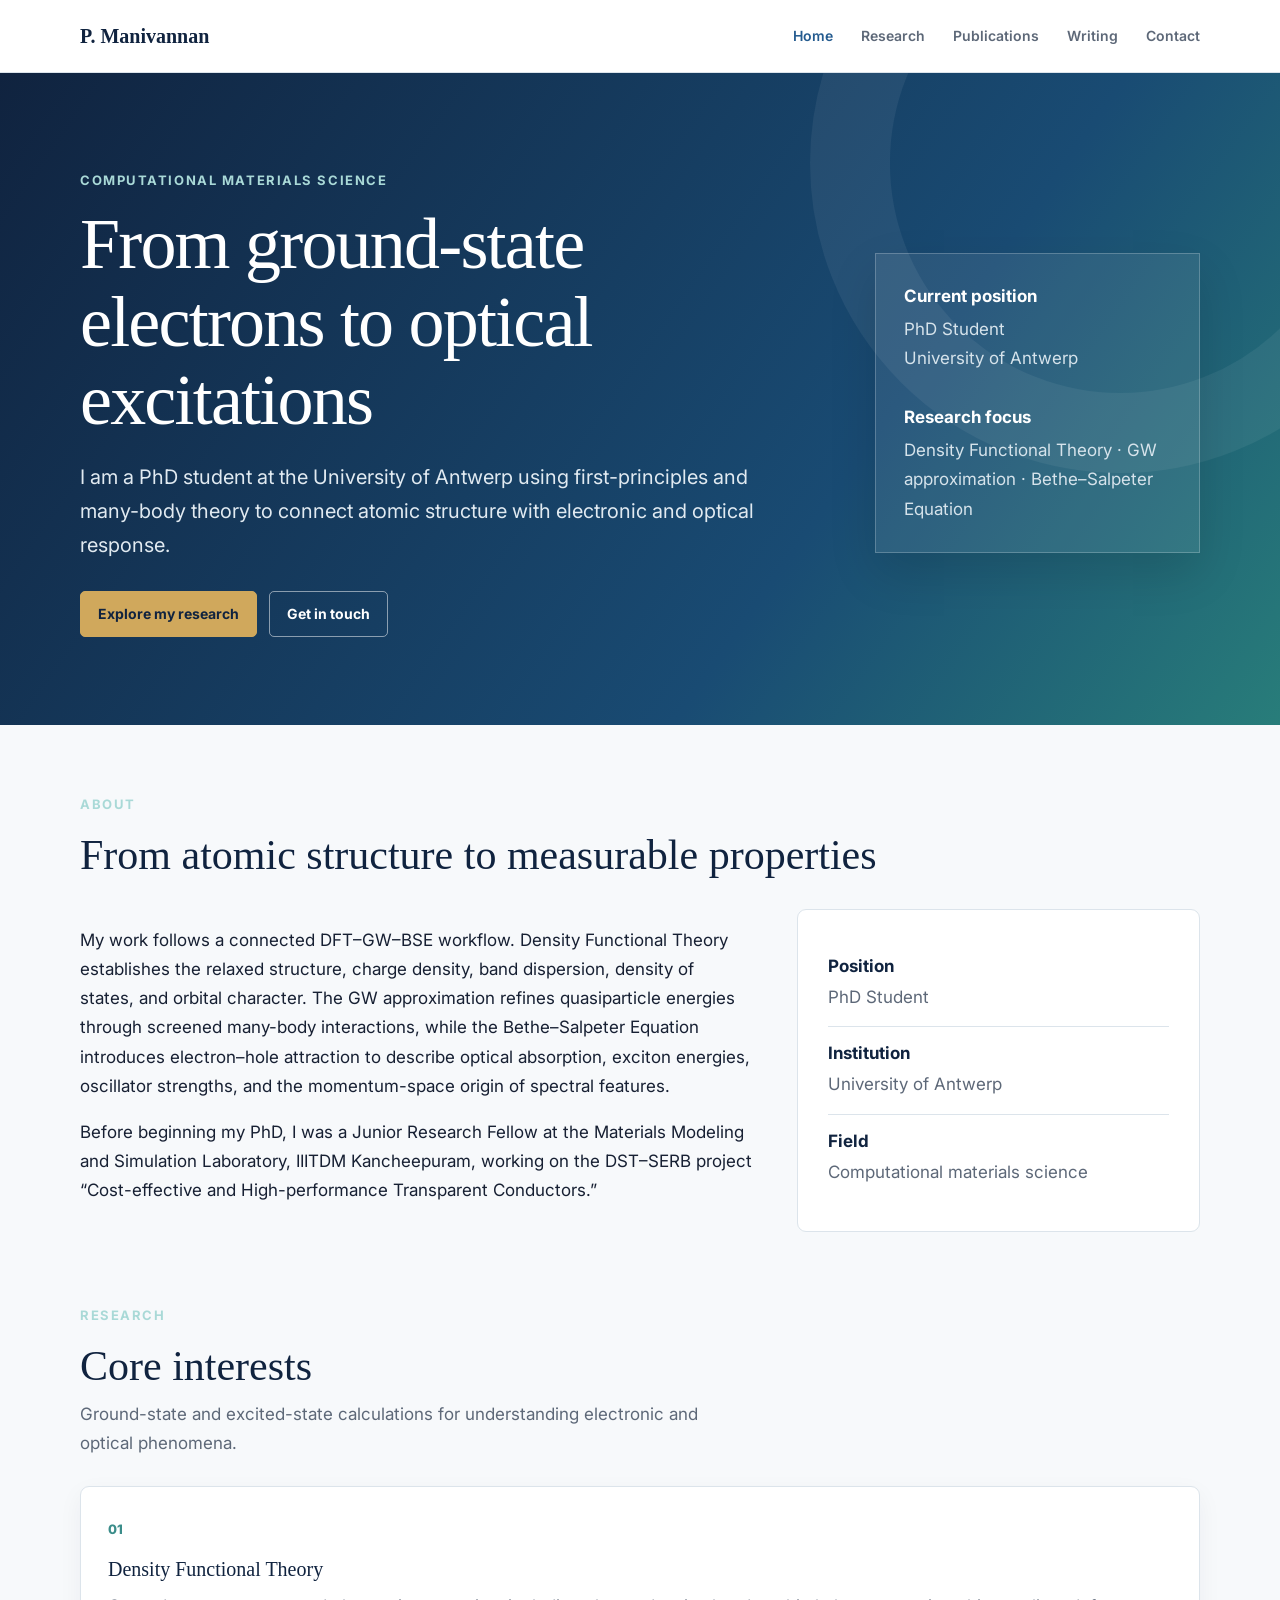
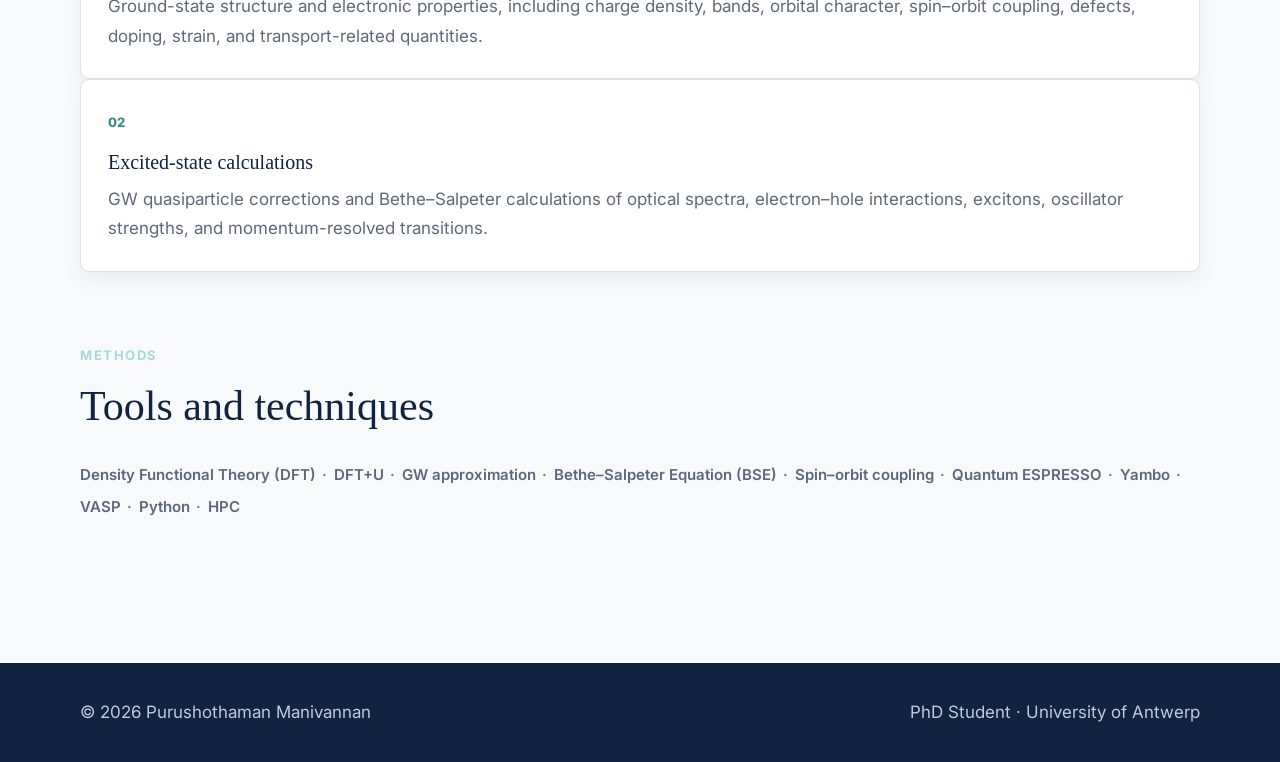
==== commit 07f9d2da: "Refine homepage research narrative" ====
--- a/index.html
+++ b/index.html
@@ -1,7 +1,7 @@
 <!doctype html><html lang="en"><head><meta charset="utf-8"><meta name="viewport" content="width=device-width,initial-scale=1"><title>Purushothaman Manivannan | Computational Materials Science</title><meta name="description" content="Academic portfolio of Purushothaman Manivannan, PhD student at the University of Antwerp working in computational materials science."><link rel="canonical" href="https://purushothaman-98.github.io/"><link rel="preconnect" href="https://fonts.googleapis.com"><link rel="preconnect" href="https://fonts.gstatic.com" crossorigin><link href="https://fonts.googleapis.com/css2?family=Inter:wght@400;600;700&display=swap" rel="stylesheet"><link rel="stylesheet" href="style.css"><link rel="stylesheet" href="refinements.css"></head><body><a class="skip" href="#content">Skip to content</a>
 <header class="site-header"><div class="wrap nav-wrap"><a class="brand" href="index.html">P. Manivannan</a><button class="menu-button" aria-label="Open navigation" aria-expanded="false">☰</button><nav class="nav-links"><a class="active" href="index.html">Home</a><a href="research.html">Research</a><a href="publications.html">Publications</a><a href="trends.html">Writing</a><a href="contact.html">Contact</a></nav></div></header>
-<section class="hero"><div class="wrap hero-grid"><div><p class="eyebrow">Computational materials science</p><h1>Exploring materials through electronic-structure theory</h1><p class="lead">I am a PhD student at the University of Antwerp working in computational materials science. I combine Density Functional Theory (DFT), the GW approximation, and the Bethe–Salpeter Equation (BSE) to connect atomic-scale structure with electronic excitations, optical response, and transport behaviour.</p><div class="actions"><a class="button primary" href="research.html">Explore my research</a><a class="button light" href="contact.html">Get in touch</a></div></div><aside class="hero-card"><strong>Current position</strong><span>PhD Student<br>University of Antwerp</span><br><br><strong>Research focus</strong><span>Density Functional Theory · GW approximation · Bethe–Salpeter Equation</span></aside></div></section>
-<main id="content" class="wrap"><section class="section reveal"><div class="section-head"><div><p class="eyebrow">About</p><h2>From atomic structure to measurable properties</h2></div></div><div class="two-col"><div><p>My background is in physics and computational materials science. I use quantum-mechanical simulations to study how structure, dimensionality, strain, defects, and chemical substitution influence material properties.</p><p class="workflow-intro">My calculations follow a connected hierarchy. Density Functional Theory provides the relaxed atomic structure, charge density, band dispersion, density of states, and orbital character. The GW approximation then improves the electron addition and removal energies by accounting for many-body screening and self-energy effects. Finally, the Bethe–Salpeter Equation describes the interaction between excited electrons and holes, allowing optical absorption, exciton energies, oscillator strengths, and the momentum-space origin of optical transitions to be analysed.</p><p>By comparing these levels of theory, I examine how structural changes reshape band edges, how quasiparticle corrections modify energy gaps, and how electron–hole attraction transforms independent-particle transitions into measurable optical features.</p><p>Before beginning my PhD, I worked as a Junior Research Fellow at the Materials Modeling and Simulation Laboratory, IIITDM Kancheepuram, on the DST–SERB-funded project “Cost-effective and High-performance Transparent Conductors.”</p></div><div class="panel"><dl class="facts"><div><dt>Position</dt><dd>PhD Student</dd></div><div><dt>Institution</dt><dd>University of Antwerp</dd></div><div><dt>Field</dt><dd>Computational materials science</dd></div></dl></div></div></section>
-<section class="section reveal"><div class="section-head"><div><p class="eyebrow">Research</p><h2>Core interests</h2><p class="section-intro">Electronic-structure theory connected to physically meaningful questions in materials science.</p></div></div><div class="grid-3"><article class="card"><span class="number">01</span><h3>Density Functional Theory</h3><p>Ground-state charge density, structural relaxation, band structures, orbital character, spin–orbit coupling, defects, doping, and strain-dependent properties.</p></article><article class="card"><span class="number">02</span><h3>GW and excited states</h3><p>Many-body quasiparticle corrections to band energies and gaps, followed by comparison with the underlying DFT electronic structure.</p></article><article class="card"><span class="number">03</span><h3>Bethe–Salpeter Equation</h3><p>Electron–hole interactions, optical spectra, exciton energies, oscillator strengths, and momentum-space composition.</p></article></div></section>
+<section class="hero"><div class="wrap hero-grid"><div><p class="eyebrow">Computational materials science</p><h1>From ground-state electrons to optical excitations</h1><p class="lead">I am a PhD student at the University of Antwerp using first-principles and many-body theory to connect atomic structure with electronic and optical response.</p><div class="actions"><a class="button primary" href="research.html">Explore my research</a><a class="button light" href="contact.html">Get in touch</a></div></div><aside class="hero-card"><strong>Current position</strong><span>PhD Student<br>University of Antwerp</span><br><br><strong>Research focus</strong><span>Density Functional Theory · GW approximation · Bethe–Salpeter Equation</span></aside></div></section>
+<main id="content" class="wrap"><section class="section reveal"><div class="section-head"><div><p class="eyebrow">About</p><h2>From atomic structure to measurable properties</h2></div></div><div class="two-col"><div class="about-copy"><p>My work follows a connected DFT–GW–BSE workflow. Density Functional Theory establishes the relaxed structure, charge density, band dispersion, density of states, and orbital character. The GW approximation refines quasiparticle energies through screened many-body interactions, while the Bethe–Salpeter Equation introduces electron–hole attraction to describe optical absorption, exciton energies, oscillator strengths, and the momentum-space origin of spectral features.</p><p>Before beginning my PhD, I was a Junior Research Fellow at the Materials Modeling and Simulation Laboratory, IIITDM Kancheepuram, working on the DST–SERB project “Cost-effective and High-performance Transparent Conductors.”</p></div><div class="panel"><dl class="facts"><div><dt>Position</dt><dd>PhD Student</dd></div><div><dt>Institution</dt><dd>University of Antwerp</dd></div><div><dt>Field</dt><dd>Computational materials science</dd></div></dl></div></div></section>
+<section class="section reveal"><div class="section-head"><div><p class="eyebrow">Research</p><h2>Core interests</h2><p class="section-intro">Ground-state and excited-state calculations for understanding electronic and optical phenomena.</p></div></div><div class="grid-2"><article class="card"><span class="number">01</span><h3>Density Functional Theory</h3><p>Ground-state structure and electronic properties, including charge density, bands, orbital character, spin–orbit coupling, defects, doping, strain, and transport-related quantities.</p></article><article class="card"><span class="number">02</span><h3>Excited-state calculations</h3><p>GW quasiparticle corrections and Bethe–Salpeter calculations of optical spectra, electron–hole interactions, excitons, oscillator strengths, and momentum-resolved transitions.</p></article></div></section>
 <section class="section reveal"><div class="section-head"><div><p class="eyebrow">Methods</p><h2>Tools and techniques</h2></div></div><div class="tags"><span class="tag">Density Functional Theory (DFT)</span><span class="tag">DFT+U</span><span class="tag">GW approximation</span><span class="tag">Bethe–Salpeter Equation (BSE)</span><span class="tag">Spin–orbit coupling</span><span class="tag">Quantum ESPRESSO</span><span class="tag">Yambo</span><span class="tag">VASP</span><span class="tag">Python</span><span class="tag">HPC</span></div></section></main>
 <footer><div class="wrap"><span>© 2026 Purushothaman Manivannan</span><span>PhD Student · University of Antwerp</span></div></footer><script src="script.js"></script></body></html>
--- a/refinements.css
+++ b/refinements.css
@@ -1,3 +1,6 @@
 .tags{gap:0}
 .tag{position:relative;padding:3px 18px 3px 0;border-radius:0;background:transparent;color:var(--muted);font-size:15px;font-weight:600}
 .tag:not(:last-child)::after{content:"·";position:absolute;right:7px;color:var(--teal)}
+
+.workflow-intro{font-size:17px;color:var(--ink)}
+.writing-figure{margin:28px 0}.writing-figure img{display:block;width:100%;height:auto;border:1px solid var(--line);border-radius:6px}.writing-figure figcaption{padding-top:8px;color:var(--muted);font-size:13px;text-align:center}
